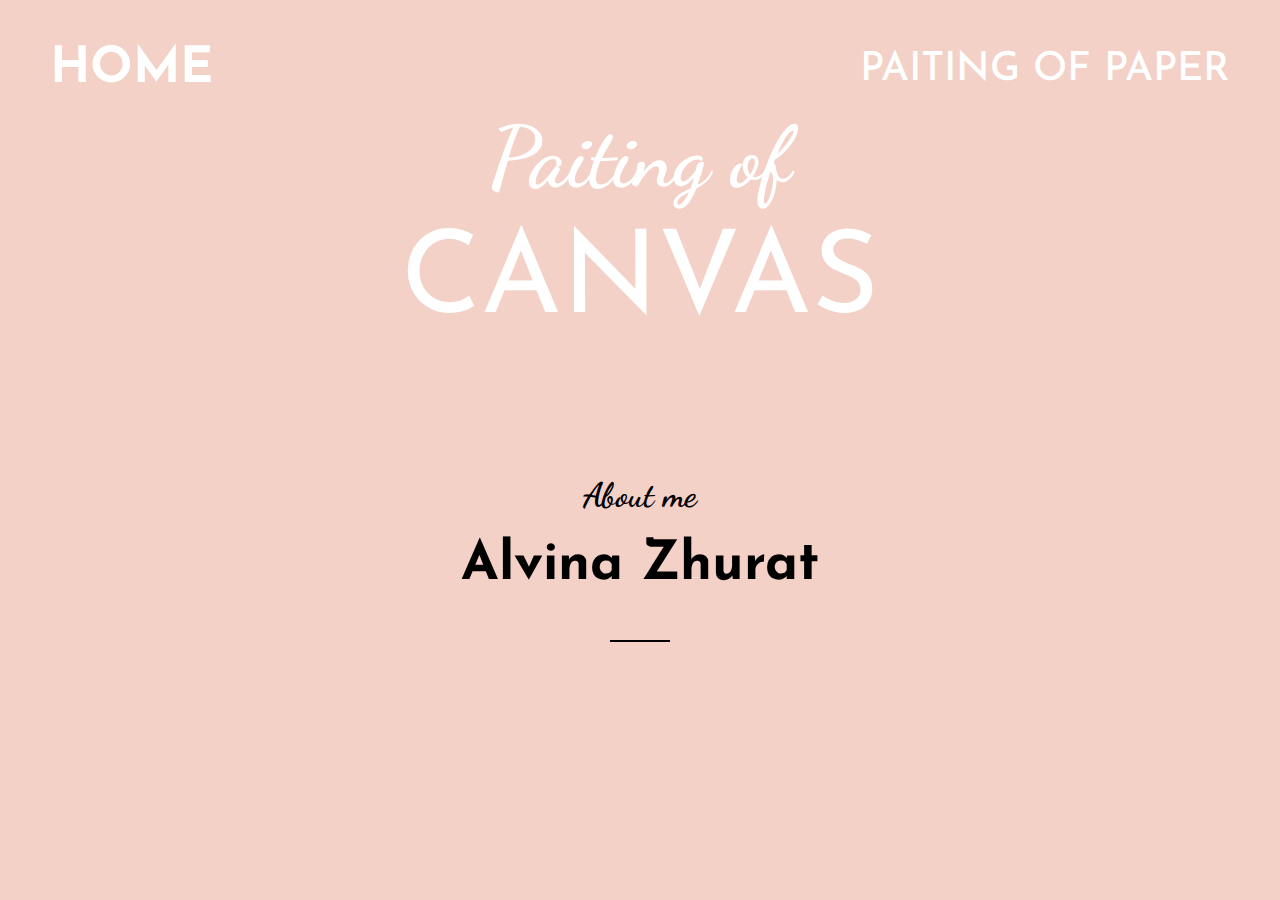
==== canvas.html @ 4c85645d "Add files via upload" ====
<!DOCTYPE html>
<html lang="en">

<head>
    <meta charset="UTF-8">
    <link rel="stylesheet" href="slick/slick.css">
    <link rel="stylesheet" href="slick/slick-theme.css">
    <link rel="stylesheet" href="css/style.css">
    <script src="https://code.jquery.com/jquery-3.6.0.min.js"></script>
    <script src="slick/slick.min.js"></script>
    <script src="js/script.js"></script>
    <link rel="preconnect" href="https://fonts.googleapis.com">
    <link rel="preconnect" href="https://fonts.gstatic.com" crossorigin>
    <link
        href="https://fonts.googleapis.com/css2?family=Dancing+Script:wght@400;700&family=Josefin+Sans:wght@200;300;400;500;700&family=WindSong:wght@400;500&display=swap"
        rel="stylesheet">
    <title>Paiting of canvas</title>
    <a href="" id="scroll_top" title="Наверх"></a>
</head>

<body>
    <header class="header">
        <div class="container">
            <div class="header__iner">
                <div class="logo">
                    <a class="nav__link" href="index.html">HOME</a>
                </div>
                <nav class="nav">
                    <a class="nav__link" href="paper.html">Paiting of paper</a>
                </nav>
            </div>
        </div>

    </header>
    <div class="intro__gall">
        <div class="conteiner">
            <div class="intro_inner_gall">
                <h2 class="intro__suptitle">Paiting of</h2>
                <h1 class="intro__title__gall">CANVAS</h1>
            </div>
        </div>
    </div>

    <section class="section">
        <div class="container">
            <div id="about" class="section__header">
                <h3 class="section__suptitle">About me</h3>
                <h2 class="section__title">Alvina Zhurat</h2>


            </div>
        </div>
    </section>

</body>

</html>
---- css/style.css ----
html{
  scroll-behavior: smooth;
}

#scroll_top {
	display: none;
	position: fixed;
	bottom: 30px;
	right: 30px;
	z-index: 1000;
	width: 32px;
	height: 32px;
	background: url(https://snipp.ru/img/scroll_top.png) 70% 70% no-repeat;
	border-radius: 50%;
	opacity: 0.5;
}
#scroll_top:hover {
 	opacity: 1;
}

h1, h2, h4, h5, h6{
    margin: 0%;
}
h3{
    margin: 0%;
    padding-top: 30px;
}

body{
    margin: 0;
    width: 100%;
    height: 100%;
    background: #f3d1c7;    
    line-height: 1.6;
    font-size: 15px;
}
body.lock{
    overflow: hidden;
}

*,
*:before,
*:after{
    box-sizing: border-box;
}

.container{
    width: 100%;
    max-width: 1200px;
    margin: 0 auto;
} 
/* Intro */

.intro__gall{ 
    display: flex;
    flex-direction: column;
    justify-content: center;
    background: url(../images/back1.jpg) center no-repeat;
    -webkit-background-size: cover;
    background-size: cover;
    width: 100%;
    padding-top: 7%;
    padding-bottom: 3%; 
}

.intro{ 
    display: flex;
    flex-direction: column;
    justify-content: center;
    background: url(../images/logo8.jpg) center no-repeat;
    -webkit-background-size: cover;
    background-size: cover;
    width: 100%;
    padding-top: 7%;
    height: 100vh;   
}

.intro_inner_gall{
    width: 100%;
    max-width: 980px;
    margin: 0 auto;
    text-align: center;
}

.intro_inner{
    width: 100%;
    max-width: 980px;
    margin: 0 auto;
    text-align: center;
}

.intro__title__gall{
    font-family: 'Josefin Sans', sans-serif;
    text-transform: uppercase;
    font-size: 115px;
    font-weight: 400;    
    color: #fff ;  
    line-height: 1;  
}

.intro__title{
    font-family: 'Josefin Sans', sans-serif;
    text-transform: uppercase;
    font-size: 115px;
    font-weight: 400;    
    color: #fff ;  
    line-height: 1;  
}

.intro__title:after{
    content: '';
    display: block;
    width: 180px;
    height: 5px;
    background-color: #fff;
    margin: 45px auto 90px;
}

.intro__suptitle{
    font-family: 'Dancing Script', cursive;   
    font-size: 85px;
    font-weight: 700;
    text-align: center;
    color: #fff ; 
}

.header{
    padding-top: 30px;
    position: absolute;
    top: 0;
    left: 0;
    right: 0;   
    width: 100%;
}

.header__iner{
    font-family: 'Josefin Sans', sans-serif;
    display: flex;
    justify-content: space-between;
    align-items: center;
}

.logo{      
    font-size: 50px;
    font-weight: 700;
    color: #fff;
}

/* nav */
 #about {  
  padding-bottom: 5%;
 } 

.nav{
    text-transform: uppercase;  
    font-weight: 500;
    /*font-family: 'WindSong', cursive;*/     
    font-size: 40px;
    
}

.nav__link{
    display: inline-block;
    vertical-align: top;
    margin: 0 10px;
    color: White;
    text-decoration: none;
    transition: color .2s linear;
    position: relative;
}

.nav__link:after{
    content: "";
    display: block;
    width: 100%;
    height: 3px;
    background-color: rgb(240, 143, 108);
    opacity: 0;
    position: absolute;
    top: 100%;
    left: 0;
    z-index: 1;
    transition: opacity .1s linear;
}
.nav__link:hover{
    color:rgb(240, 143, 108);
}
.nav__link:hover:after{
    opacity: 1;
}

/*buttons*/


.buttons{    
    display: inline-block;
    vertical-align: top;    
    font-size: 46px;
    font-weight: 900;   
    padding: 0 30px;
    text-decoration: none;    
    font-family: 'Dancing Script', cursive;
    text-decoration: none;
    transition: color .2s linear;
    position: relative;
    color: white;
}

.buttons:after{
    content: "";
    display: block;
    width: 100%;
    height: 3px;
    background-color: rgb(240, 143, 108);
    opacity: 0;
    position: absolute;
    top: 100%;
    left: 0;
    z-index: 1;
    transition: opacity .1s linear;
}
.buttons:hover{
    color:rgb(240, 143, 108);
}
.buttons:hover:after{
    opacity: 1;
}

/* section */
.section{
    padding: 60px 0;

}
.section__header{
    margin-bottom: 40px;
    width: 100%;
    max-width: 980px;
    margin: 0 auto 40px;
    text-align: center;
}

.section__suptitle{
    font-family: 'Dancing Script', cursive;   
    font-size: 34px;    
}
.section__title{
    font-family: 'Josefin Sans', sans-serif;
    font-size: 54px;    
}
.section__title:after{
    content: '';
    display: block;
    width: 60px;
    height: 2px;
    background-color:black;
    margin: 30px auto; 
}

.section__text{
    font-size: 20px;
}

.section_slider{
    margin: 0 auto;   
    width: 100%;
    max-width: 1200px;    
}

/*Contacts*/
.border {
list-style: none;

padding: 0;
}
.border a{
    font-family: 'Dancing Script', cursive;
    font-size: 34px;
}
.border li {

padding: 7px 20px;
margin-bottom: 10px;
border-radius: 5px;
border-left: 10px solid #f1794a; 
box-shadow: 2px -2px 5px 0 rgba(0,0,0,.1),
     -2px -2px 5px 0 rgba(0,0,0,.1),
    2px 2px 5px 0 rgba(0,0,0,.1),
    -2px 2px 5px 0 rgba(0,0,0,.1);
letter-spacing: 2px;
transition: 0.3s all linear;
text-align: center;
}
.border li:nth-child(2){border-color: #f05d22;}
.border li:nth-child(3){border-color: #f05d22;}
.border li:nth-child(4){border-color: #f05d22;}
.border li:nth-child(5){border-color: #f05d22;}
.border li:hover {border-left: 10px solid transparent;}
.border li:nth-child(1):hover {border-right: 10px solid #f05d22;}
.border li:nth-child(2):hover {border-right: 10px solid #f05d22;}
.border li:nth-child(3):hover {border-right: 10px solid #f05d22;}
.border li:nth-child(4):hover {border-right: 10px solid #f05d22;}
.border li:nth-child(5):hover {border-right: 10px solid #f05d22;}

/* Style the Image Used to Trigger the Modal */
.imgS {
    width: 980px;
    height: 300px;
    border-radius: 5px;
    cursor: pointer;
    transition: 0.3s;
    border-radius: 60px;
    padding: 15px 10px;
    object-fit: cover;   
    
}

.imgS:hover {opacity: 0.7;}

/* The Modal (background) */
.modal {
    display: none; /* Hidden by default */
    position: fixed; /* Stay in place */
    z-index: 1; /* Sit on top */
    padding-top: 20px; /* Location of the box */
    left: 0;
    top: 0;
    width: 100%; /* Full width */
    height: 100%; /* Full height */
    overflow: auto; /* Enable scroll if needed */
    background-color: rgb(0,0,0); /* Fallback color */
    background-color: rgba(0,0,0,0.9); /* Black w/ opacity */
    
}

/* Modal Content (Image) */
.modal-content {
    margin: auto;
    display: block;    
    max-height: 90vh;
}

/* Caption of Modal Image (Image Text) - Same Width as the Image */
#caption {
    margin: auto;
    display: block;
    width: 80%;
    max-width: 700px;
    text-align: center;
    color: #ccc;
    padding: 10px 0;
    height: 150px;
}

/* Add Animation - Zoom in the Modal */
.modal-content, #caption {
    animation-name: zoom;
    animation-duration: 0.6s;
}

@keyframes zoom {
    from {transform:scale(0)}
    to {transform:scale(1)}
}

/* The Close Button */
.close {
    position: absolute;
    top: 15px;
    right: 35px;
    color: #f1f1f1;
    font-size: 40px;
    font-weight: bold;
    transition: 0.3s;
}

.close:hover,
.close:focus {
    color: #bbb;
    text-decoration: none;
    cursor: pointer;
}

/* 100% Image Width on Smaller Screens */
@media only screen and (max-width: 90vh){
    .modal-content {
        width: 100%;
    }
}
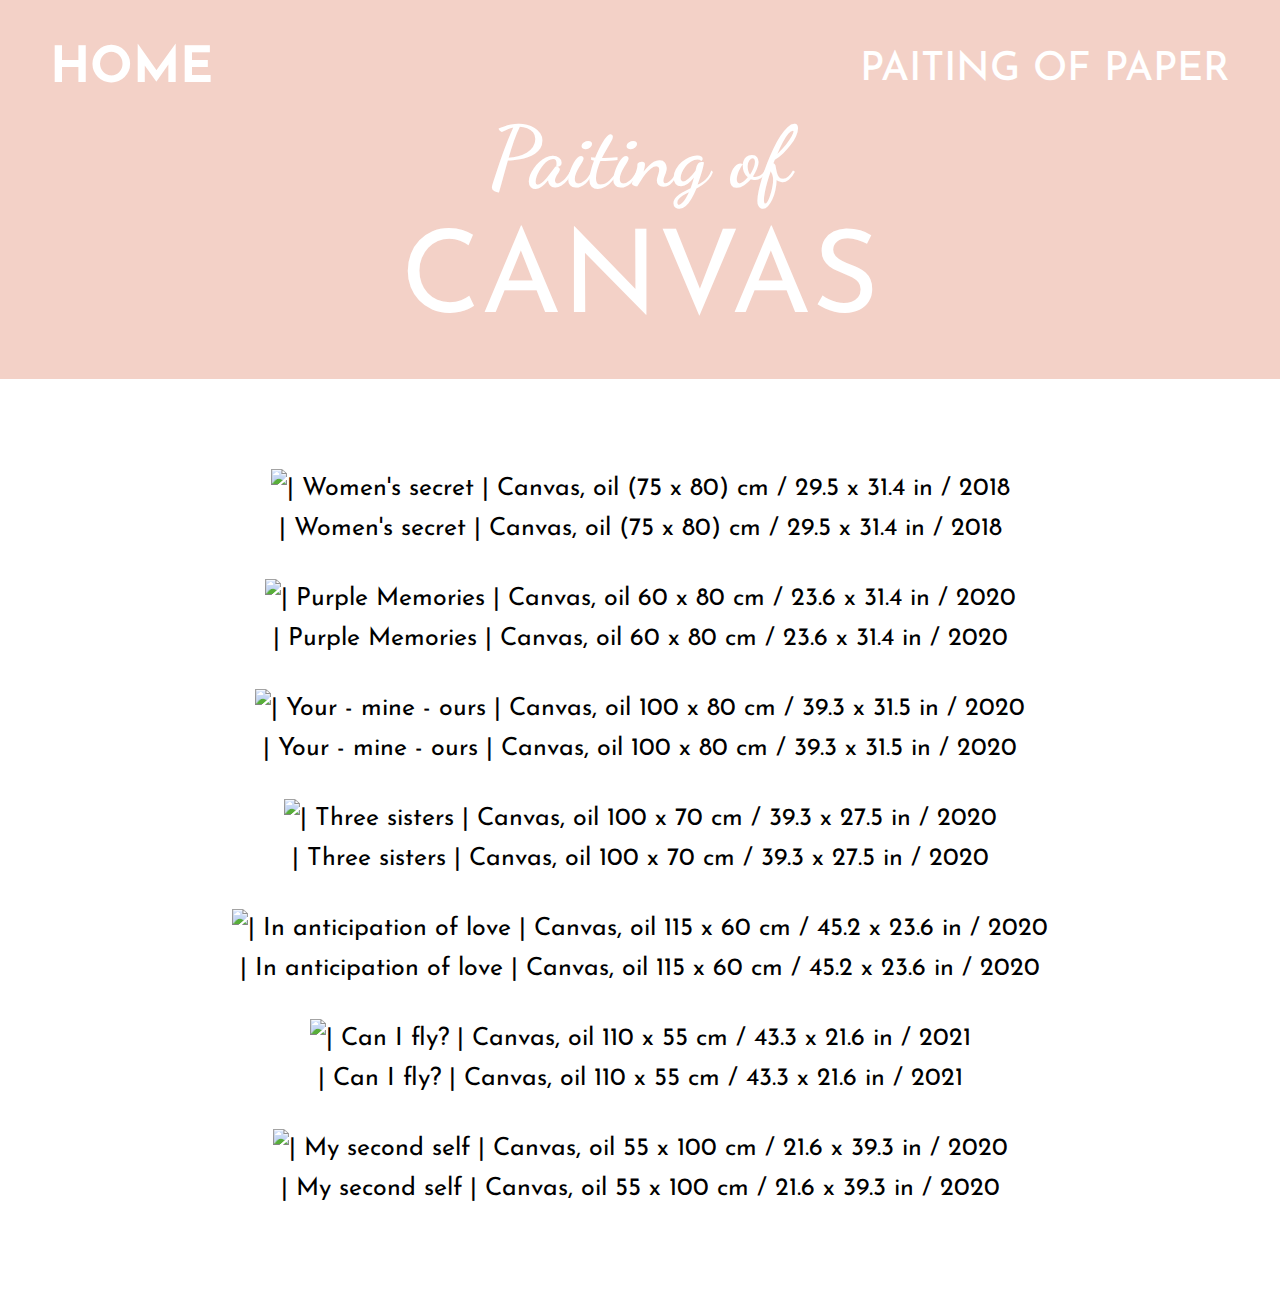
==== commit 41a497b9: "Add files via upload" ====
--- a/canvas.html
+++ b/canvas.html
@@ -18,7 +18,7 @@
     <a href="" id="scroll_top" title="Наверх"></a>
 </head>
 
-<body>
+<body class="body__paper">
     <header class="header">
         <div class="container">
             <div class="header__iner">
@@ -43,15 +43,65 @@
 
     <section class="section">
         <div class="container">
-            <div id="about" class="section__header">
-                <h3 class="section__suptitle">About me</h3>
-                <h2 class="section__title">Alvina Zhurat</h2>
+            <div class="section__header">
+                <!-- Trigger the Modal -->
+                <img class="imgS" id="myImg91" src="images/canvas/1.JPG" alt="| Women's secret |
+Canvas, oil
+(75 x 80) cm / 29.5 x 31.4 in / 2018">
+                <figcaption>| Women's secret |
+                    Canvas, oil
+                    (75 x 80) cm / 29.5 x 31.4 in / 2018</figcaption>
+                <img class="imgS" id="myImg92" src="images/canvas/2.JPG" alt="| Purple Memories |
+Canvas, oil
+60 x 80 cm / 23.6 x 31.4 in / 2020">
+                <figcaption>| Purple Memories |
+                    Canvas, oil
+                    60 x 80 cm / 23.6 x 31.4 in / 2020</figcaption>
+                <img class="imgS" id="myImg93" src="images/canvas/3.JPG" alt="| Your - mine - ours |
+Canvas, oil
+100 x 80 cm / 39.3 x 31.5 in / 2020">
+                <figcaption>| Your - mine - ours |
+                    Canvas, oil
+                    100 x 80 cm / 39.3 x 31.5 in / 2020</figcaption>
+                <img class="imgS" id="myImg94" src="images/canvas/4.JPG" alt="| Three sisters |
+Canvas, oil
+100 x 70 cm / 39.3 x 27.5 in / 2020">
+                <figcaption>| Three sisters |
+                    Canvas, oil
+                    100 x 70 cm / 39.3 x 27.5 in / 2020</figcaption>
+                <img class="imgS" id="myImg95" src="images/canvas/5.JPG" alt="| In anticipation of love |
+Canvas, oil
+115 x 60 cm / 45.2 x 23.6 in / 2020">
+                <figcaption>| In anticipation of love |
+                    Canvas, oil
+                    115 x 60 cm / 45.2 x 23.6 in / 2020</figcaption>
+                <img class="imgS" id="myImg96" src="images/canvas/6.JPG" alt="| Can I fly? |
+Canvas, oil
+110 x 55 cm / 43.3 x 21.6 in / 2021">
+                <figcaption>| Can I fly? |
+                    Canvas, oil
+                    110 x 55 cm / 43.3 x 21.6 in / 2021</figcaption>
+                <img class="imgS" id="myImg97" src="images/canvas/7.JPG" alt="| My second self |
+Canvas, oil
+55 x 100 cm / 21.6 x 39.3 in / 2020">
+                <figcaption>| My second self |
+                    Canvas, oil
+                    55 x 100 cm / 21.6 x 39.3 in / 2020</figcaption>
 
 
-            </div>
-        </div>
+                <div id="myModal1" class="modal">
+
+
+                    <span class="close">&times;</span>
+
+                    <img class="modal-content" id="img02">
+
+
+                    <div id="caption"></div>
+                </div>
+
+
     </section>
-
 </body>
 
 </html>--- a/css/style.css
+++ b/css/style.css
@@ -27,6 +27,7 @@
 }
 
 body{
+    font-family: 'Josefin Sans', sans-serif;
     margin: 0;
     width: 100%;
     height: 100%;
@@ -34,6 +35,15 @@
     line-height: 1.6;
     font-size: 15px;
 }
+.body__paper{
+    font-family: 'Josefin Sans', sans-serif;
+    margin: 0;
+    width: 100%;
+    height: 100%;
+    background: #fff;    
+    line-height: 1.6;
+    font-size: 25px;
+}
 body.lock{
     overflow: hidden;
 }
@@ -55,7 +65,7 @@
     display: flex;
     flex-direction: column;
     justify-content: center;
-    background: url(../images/back1.jpg) center no-repeat;
+    background-color: #f3d1c7; 
     -webkit-background-size: cover;
     background-size: cover;
     width: 100%;
@@ -303,13 +313,11 @@
 
 /* Style the Image Used to Trigger the Modal */
 .imgS {
-    width: 980px;
-    height: 300px;
-    border-radius: 5px;
+    max-width: 980px; 
+    max-height: 95vh;   
     cursor: pointer;
-    transition: 0.3s;
-    border-radius: 60px;
-    padding: 15px 10px;
+    transition: 0.3s;    
+    padding-top: 30px;
     object-fit: cover;   
     
 }
@@ -317,7 +325,7 @@
 .imgS:hover {opacity: 0.7;}
 
 /* The Modal (background) */
-.modal {
+.modal {    
     display: none; /* Hidden by default */
     position: fixed; /* Stay in place */
     z-index: 1; /* Sit on top */
@@ -333,7 +341,7 @@
 }
 
 /* Modal Content (Image) */
-.modal-content {
+.modal-content {    
     margin: auto;
     display: block;    
     max-height: 90vh;
@@ -344,11 +352,12 @@
     margin: auto;
     display: block;
     width: 80%;
-    max-width: 700px;
+    max-width: 980px;
     text-align: center;
     color: #ccc;
-    padding: 10px 0;
+    padding: 0 0;
     height: 150px;
+    font-size: 24px;
 }
 
 /* Add Animation - Zoom in the Modal */
@@ -365,10 +374,10 @@
 /* The Close Button */
 .close {
     position: absolute;
-    top: 15px;
+    top: 5px;
     right: 35px;
     color: #f1f1f1;
-    font-size: 40px;
+    font-size: 60px;
     font-weight: bold;
     transition: 0.3s;
 }
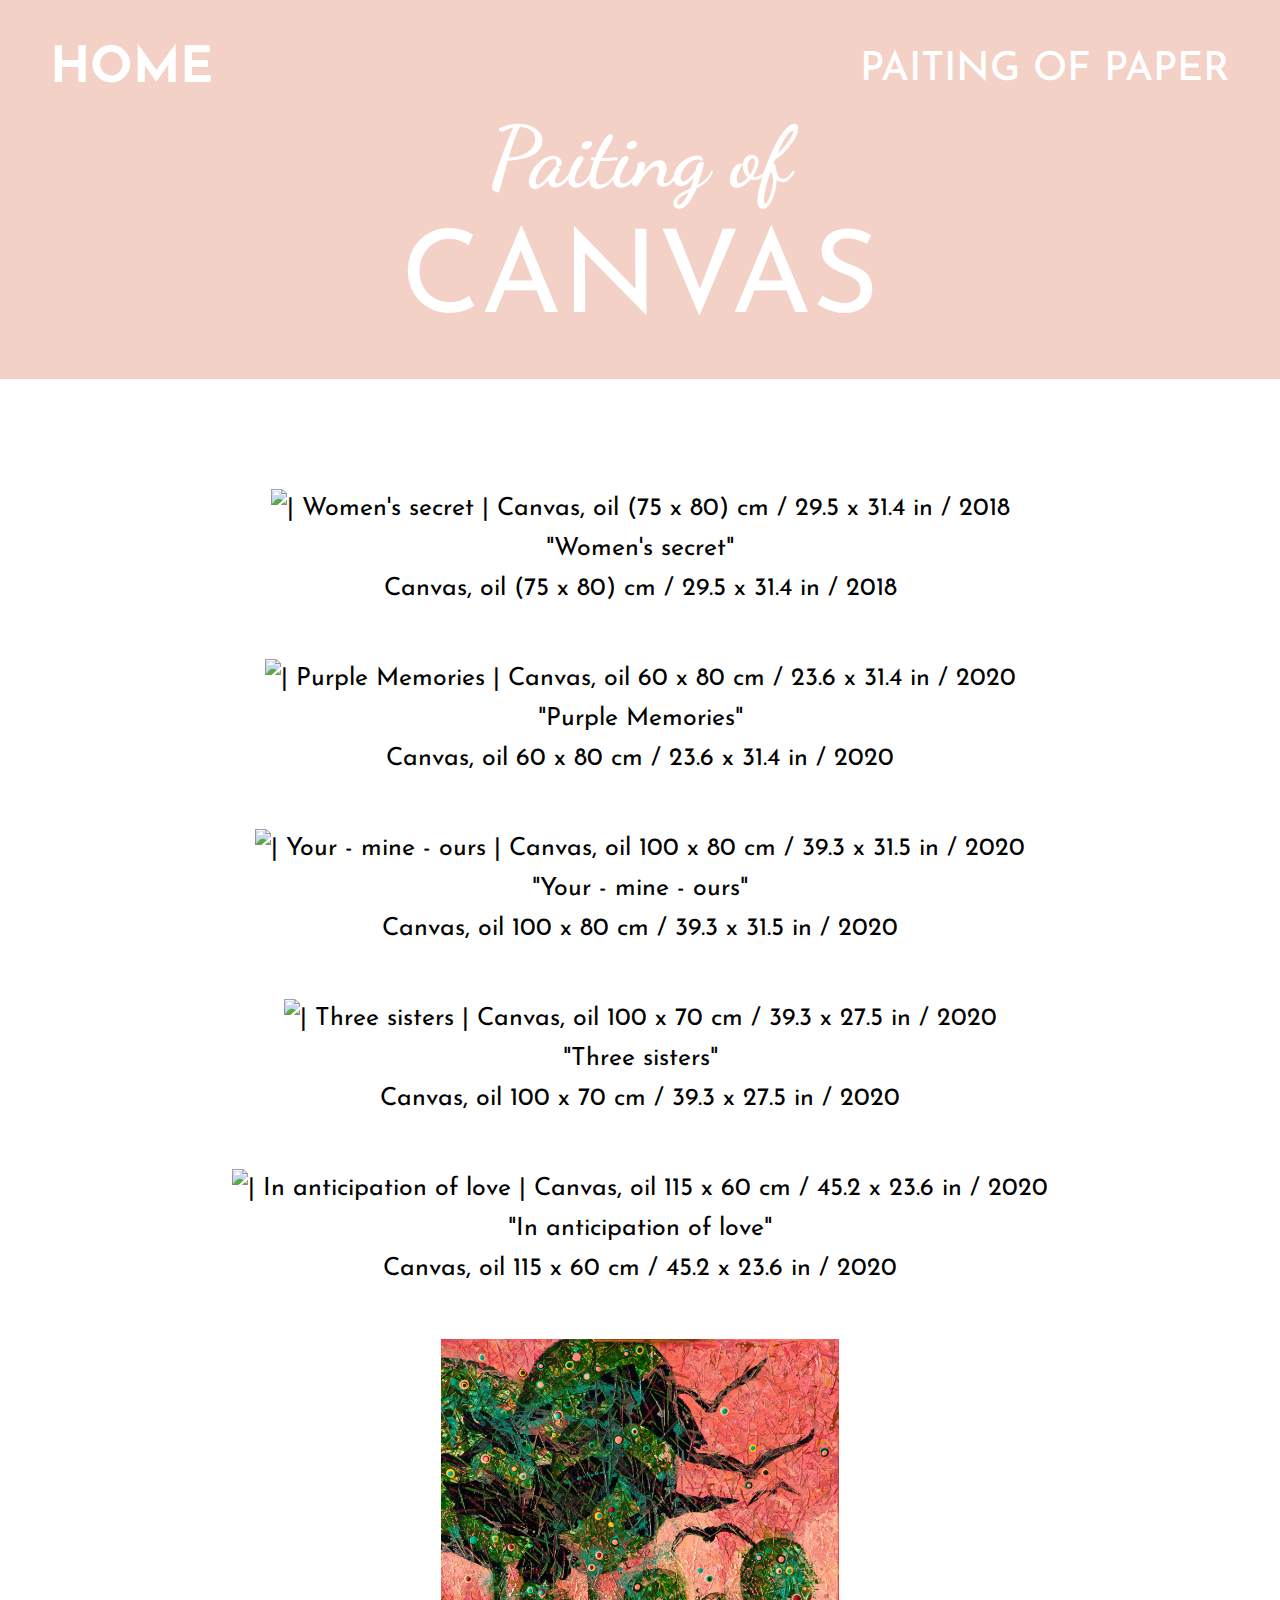
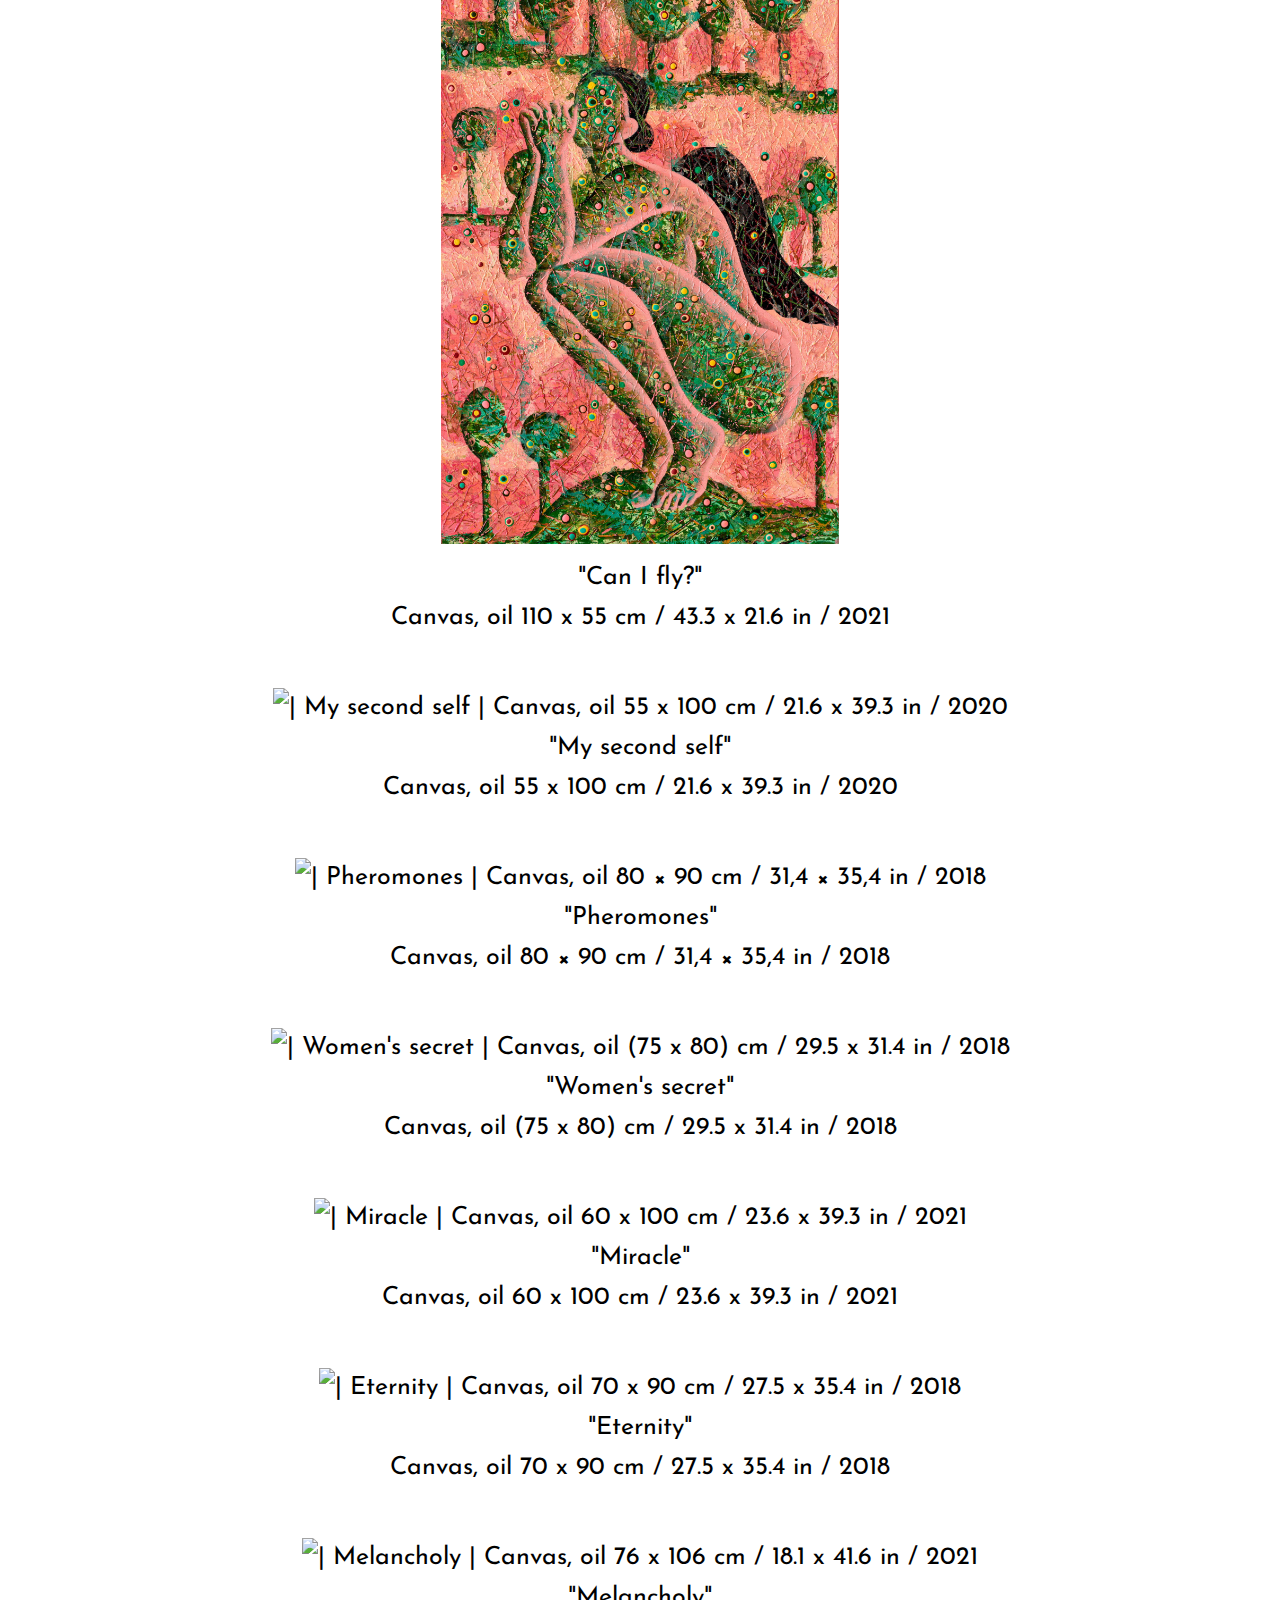
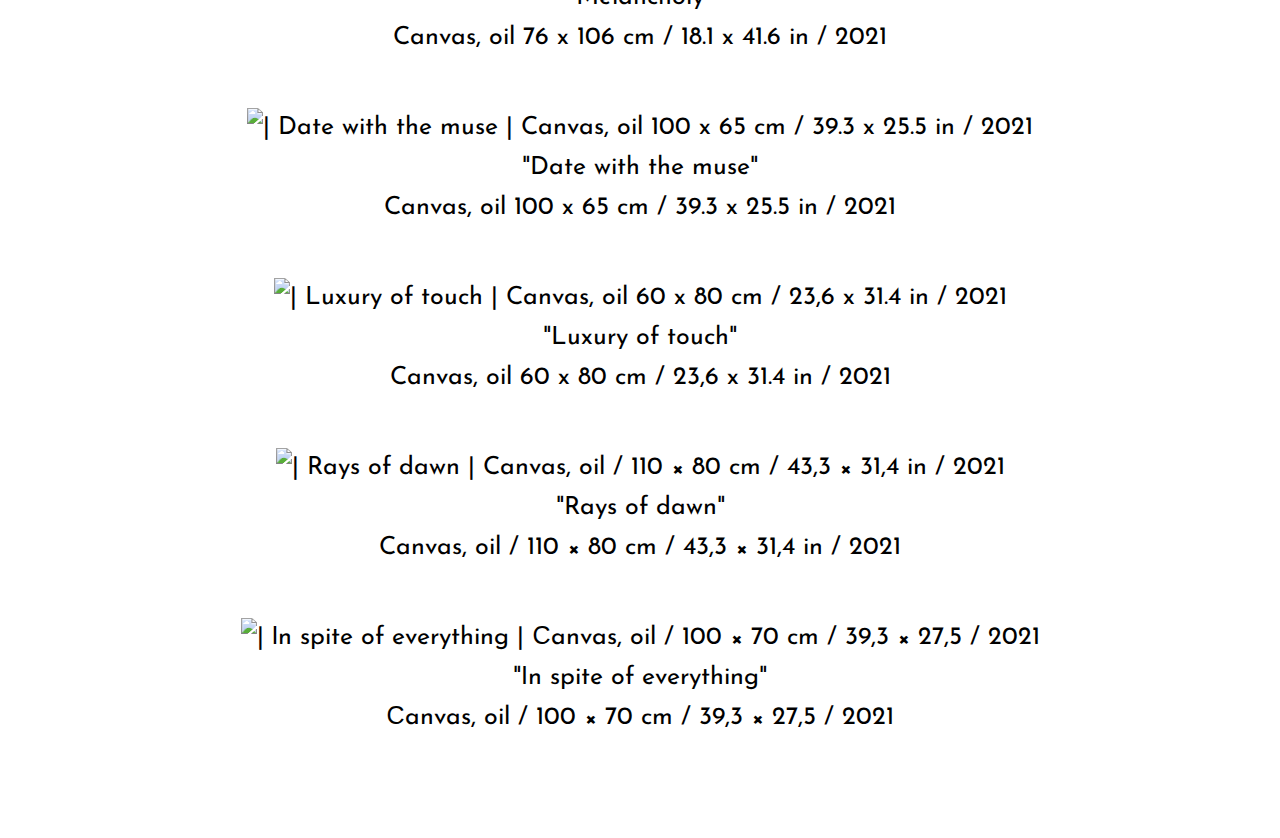
==== commit 83c9e83e: "Add files via upload" ====
--- a/canvas.html
+++ b/canvas.html
@@ -48,45 +48,89 @@
                 <img class="imgS" id="myImg91" src="images/canvas/1.JPG" alt="| Women's secret |
 Canvas, oil
 (75 x 80) cm / 29.5 x 31.4 in / 2018">
-                <figcaption>| Women's secret |
-                    Canvas, oil
+                <figcaption>"Women's secret"</figcaption>
+                <figcaption>Canvas, oil
                     (75 x 80) cm / 29.5 x 31.4 in / 2018</figcaption>
                 <img class="imgS" id="myImg92" src="images/canvas/2.JPG" alt="| Purple Memories |
 Canvas, oil
 60 x 80 cm / 23.6 x 31.4 in / 2020">
-                <figcaption>| Purple Memories |
-                    Canvas, oil
+                <figcaption>"Purple Memories"</figcaption>
+                <figcaption> Canvas, oil
                     60 x 80 cm / 23.6 x 31.4 in / 2020</figcaption>
                 <img class="imgS" id="myImg93" src="images/canvas/3.JPG" alt="| Your - mine - ours |
 Canvas, oil
 100 x 80 cm / 39.3 x 31.5 in / 2020">
-                <figcaption>| Your - mine - ours |
-                    Canvas, oil
+                <figcaption>"Your - mine - ours"</figcaption>
+                <figcaption>Canvas, oil
                     100 x 80 cm / 39.3 x 31.5 in / 2020</figcaption>
                 <img class="imgS" id="myImg94" src="images/canvas/4.JPG" alt="| Three sisters |
 Canvas, oil
 100 x 70 cm / 39.3 x 27.5 in / 2020">
-                <figcaption>| Three sisters |
-                    Canvas, oil
+                <figcaption>"Three sisters"</figcaption>
+                <figcaption> Canvas, oil
                     100 x 70 cm / 39.3 x 27.5 in / 2020</figcaption>
                 <img class="imgS" id="myImg95" src="images/canvas/5.JPG" alt="| In anticipation of love |
 Canvas, oil
 115 x 60 cm / 45.2 x 23.6 in / 2020">
-                <figcaption>| In anticipation of love |
-                    Canvas, oil
+                <figcaption>"In anticipation of love"</figcaption>
+                <figcaption> Canvas, oil
                     115 x 60 cm / 45.2 x 23.6 in / 2020</figcaption>
                 <img class="imgS" id="myImg96" src="images/canvas/6.JPG" alt="| Can I fly? |
 Canvas, oil
 110 x 55 cm / 43.3 x 21.6 in / 2021">
-                <figcaption>| Can I fly? |
-                    Canvas, oil
+                <figcaption>"Can I fly?"</figcaption>
+                <figcaption> Canvas, oil
                     110 x 55 cm / 43.3 x 21.6 in / 2021</figcaption>
                 <img class="imgS" id="myImg97" src="images/canvas/7.JPG" alt="| My second self |
 Canvas, oil
 55 x 100 cm / 21.6 x 39.3 in / 2020">
-                <figcaption>| My second self |
-                    Canvas, oil
+                <figcaption>"My second self"</figcaption>
+                <figcaption>Canvas, oil
                     55 x 100 cm / 21.6 x 39.3 in / 2020</figcaption>
+                <img class="imgS" id="myImg98" src="images/canvas/8.JPG"
+                    alt="| Pheromones | Canvas, oil  80 × 90 cm / 31,4 × 35,4 in / 2018">
+                <figcaption>"Pheromones"</figcaption>
+                <figcaption>Canvas, oil 80 × 90 cm / 31,4 × 35,4 in / 2018</figcaption>
+                <img class="imgS" id="myImg99" src="images/canvas/9.JPG" alt="| Women's secret | Canvas, oil
+(75 x 80) cm / 29.5 x 31.4 in / 2018">
+                <figcaption>"Women's secret"</figcaption>
+                <figcaption>Canvas, oil
+                    (75 x 80) cm / 29.5 x 31.4 in / 2018</figcaption>
+                <img class="imgS" id="myImg100" src="images/canvas/10.JPG" alt="| Miracle | Canvas, oil
+60 x 100 cm / 23.6 x 39.3 in / 2021">
+                <figcaption>"Miracle"</figcaption>
+                <figcaption>Canvas, oil
+                    60 x 100 cm / 23.6 x 39.3 in / 2021</figcaption>
+                <img class="imgS" id="myImg110" src="images/canvas/11.JPG" alt="| Eternity | Canvas, oil
+70 x 90 cm / 27.5 x 35.4 in / 2018">
+                <figcaption>"Eternity"</figcaption>
+                <figcaption>Canvas, oil
+                    70 x 90 cm / 27.5 x 35.4 in / 2018</figcaption>
+                <img class="imgS" id="myImg120" src="images/canvas/12.JPG" alt="| Melancholy | Canvas, oil
+76 x 106 cm / 18.1 x 41.6 in / 2021">
+                <figcaption>"Melancholy"</figcaption>
+                <figcaption>Canvas, oil
+                    76 x 106 cm / 18.1 x 41.6 in / 2021</figcaption>
+                <img class="imgS" id="myImg130" src="images/canvas/13.JPG" alt="| Date with the muse | Canvas, oil
+100 x 65 cm / 39.3 x 25.5 in / 2021">
+                <figcaption>"Date with the muse"</figcaption>
+                <figcaption>Canvas, oil
+                    100 x 65 cm / 39.3 x 25.5 in / 2021</figcaption>
+                <img class="imgS" id="myImg140" src="images/canvas/14.JPG" alt="| Luxury of touch | Canvas, oil
+60 x 80 cm / 23,6 x 31.4 in / 2021">
+                <figcaption>"Luxury of touch"</figcaption>
+                <figcaption>Canvas, oil
+                    60 x 80 cm / 23,6 x 31.4 in / 2021</figcaption>
+                <img class="imgS" id="myImg150" src="images/canvas/15.JPG"
+                    alt="| Rays of dawn | Canvas, oil / 110 × 80 cm / 43,3 × 31,4 in / 2021">
+                <figcaption>"Rays of dawn"</figcaption>
+                <figcaption>Canvas, oil / 110 × 80 cm / 43,3 × 31,4 in / 2021</figcaption>
+                <img class="imgS" id="myImg160" src="images/canvas/16.JPG"
+                    alt="| Іn spite of everything | Сanvas, oil / 100 × 70 cm / 39,3 × 27,5 / 2021">
+                <figcaption>"Іn spite of everything"</figcaption>
+                <figcaption>Сanvas, oil / 100 × 70 cm / 39,3 × 27,5 / 2021
+                </figcaption>
+
 
 
                 <div id="myModal1" class="modal">
--- a/css/style.css
+++ b/css/style.css
@@ -8,10 +8,10 @@
 	bottom: 30px;
 	right: 30px;
 	z-index: 1000;
-	width: 32px;
-	height: 32px;
-	background: url(https://snipp.ru/img/scroll_top.png) 70% 70% no-repeat;
-	border-radius: 50%;
+	width: 50px;
+	height: 50px;
+	background: url(../images/up.png)  no-repeat;
+	border-radius:100%;
 	opacity: 0.5;
 }
 #scroll_top:hover {
@@ -127,7 +127,7 @@
 }
 
 .intro__suptitle{
-    font-family: 'Dancing Script', cursive;   
+    font-family: 'Dancing Script', cursive;    
     font-size: 85px;
     font-weight: 700;
     text-align: center;
@@ -200,7 +200,43 @@
 }
 
 /*buttons*/
-
+.button {
+font-family: 'Dancing Script', cursive;  
+border: none;
+color: white;
+padding: 10px 32px;
+text-align: center;
+text-decoration: none;
+display: inline-block;
+font-size: 24px;
+margin: 4px 2px;
+transition-duration: 0.4s;
+cursor: pointer;
+border-radius: 12px;
+
+ background-color: white;
+  color: black;
+  border: 2px solid black;
+}
+
+.button:hover {
+  background-color: #f1794a;
+  color: white;
+}
+.input{ 
+  background-color: #f3d1c7;
+  padding: 12px 20px;
+  margin: 8px 0;
+  box-sizing: border-box;
+  border: none;
+  border-bottom: 2px solid #f1794a;
+}
+.site-section{
+    color: white;
+    text-align: center;
+    font-size: 36px;
+    font-family: 'Dancing Script', cursive;   
+    }
 
 .buttons{    
     display: inline-block;
@@ -269,11 +305,65 @@
 .section__text{
     font-size: 20px;
 }
-
+/*Slider*/
 .section_slider{
     margin: 0 auto;   
     width: 100%;
     max-width: 1200px;    
+}
+#slider {
+  position: relative;
+  width: 1000px;
+  
+ 
+  overflow: hidden;
+  box-shadow: 0 0 30px rgba(0, 0, 0, 0.3);
+}
+
+#slider ul {
+  position: relative;
+  list-style: none;
+  height: 100%;
+  width: 10000%;
+  padding: 0;
+  margin: 0;
+  transition: all 750ms ease;
+  left: 0;
+}
+#slider ul li {
+  position: relative;
+  height: 100%;
+ 
+  float: left;
+}
+#slider ul li img{
+  width: 1000px;
+ 
+}
+
+#slider #prev, #slider #next {
+  width: 50px;
+  line-height: 50px;
+  border-radius: 50%;
+  font-size: 2rem;
+  text-shadow: 0 0 20px rgba(0, 0, 0, 0.6);
+  text-align: center;
+  color: white;
+  text-decoration: none;
+  position: absolute;
+  top: 50%;
+  transform: translateY(-50%);
+  transition: all 150ms ease;
+}
+#slider #prev {
+  left: 10px;
+}
+#slider #next {
+  right: 10px;
+}
+#slider #prev:hover, #slider #next:hover {
+  background-color: rgba(0, 0, 0, 0.5);
+  text-shadow: 0;
 }
 
 /*Contacts*/
@@ -300,24 +390,25 @@
 transition: 0.3s all linear;
 text-align: center;
 }
-.border li:nth-child(2){border-color: #f05d22;}
-.border li:nth-child(3){border-color: #f05d22;}
-.border li:nth-child(4){border-color: #f05d22;}
-.border li:nth-child(5){border-color: #f05d22;}
+.border li:nth-child(2){border-color: #f1794a;}
+.border li:nth-child(3){border-color: #f1794a;}
+.border li:nth-child(4){border-color: #f1794a;}
+.border li:nth-child(5){border-color: #f1794a;}
 .border li:hover {border-left: 10px solid transparent;}
-.border li:nth-child(1):hover {border-right: 10px solid #f05d22;}
-.border li:nth-child(2):hover {border-right: 10px solid #f05d22;}
-.border li:nth-child(3):hover {border-right: 10px solid #f05d22;}
-.border li:nth-child(4):hover {border-right: 10px solid #f05d22;}
-.border li:nth-child(5):hover {border-right: 10px solid #f05d22;}
+.border li:nth-child(1):hover {border-right: 10px solid #f05d22; background-color: #f1794a2a;}
+.border li:nth-child(2):hover {border-right: 10px solid #f05d22; background-color: #f1794a2a;}
+.border li:nth-child(3):hover {border-right: 10px solid #f05d22; background-color: #f1794a2a;}
+.border li:nth-child(4):hover {border-right: 10px solid #f05d22; background-color: #f1794a2a;}
+.border li:nth-child(5):hover {border-right: 10px solid #f05d22; background-color: #f1794a2a;}
 
 /* Style the Image Used to Trigger the Modal */
 .imgS {
+    background: rgba(255, 255, 255, 0.137);
     max-width: 980px; 
     max-height: 95vh;   
     cursor: pointer;
     transition: 0.3s;    
-    padding-top: 30px;
+    padding-top: 50px;
     object-fit: cover;   
     
 }
@@ -356,7 +447,7 @@
     text-align: center;
     color: #ccc;
     padding: 0 0;
-    height: 150px;
+    height: auto;
     font-size: 24px;
 }
 
@@ -395,3 +486,5 @@
         width: 100%;
     }
 }  
+
+
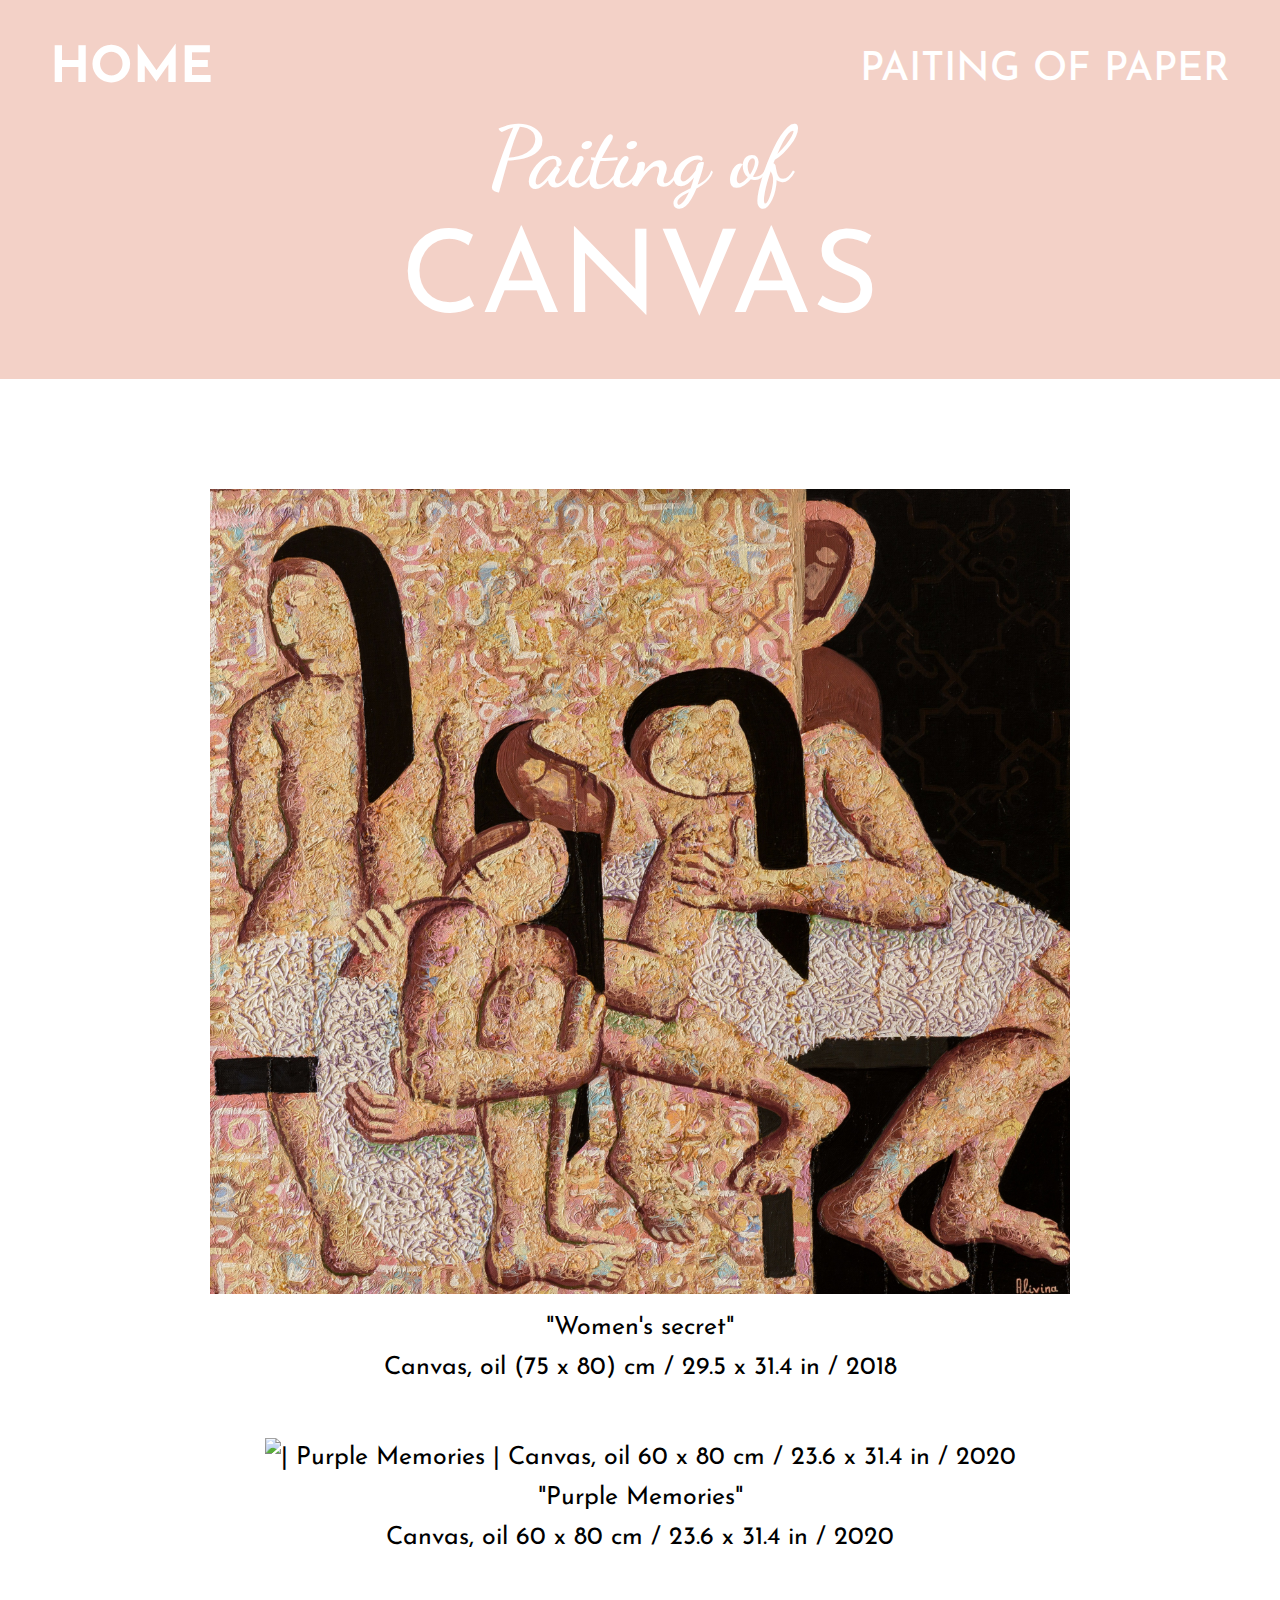
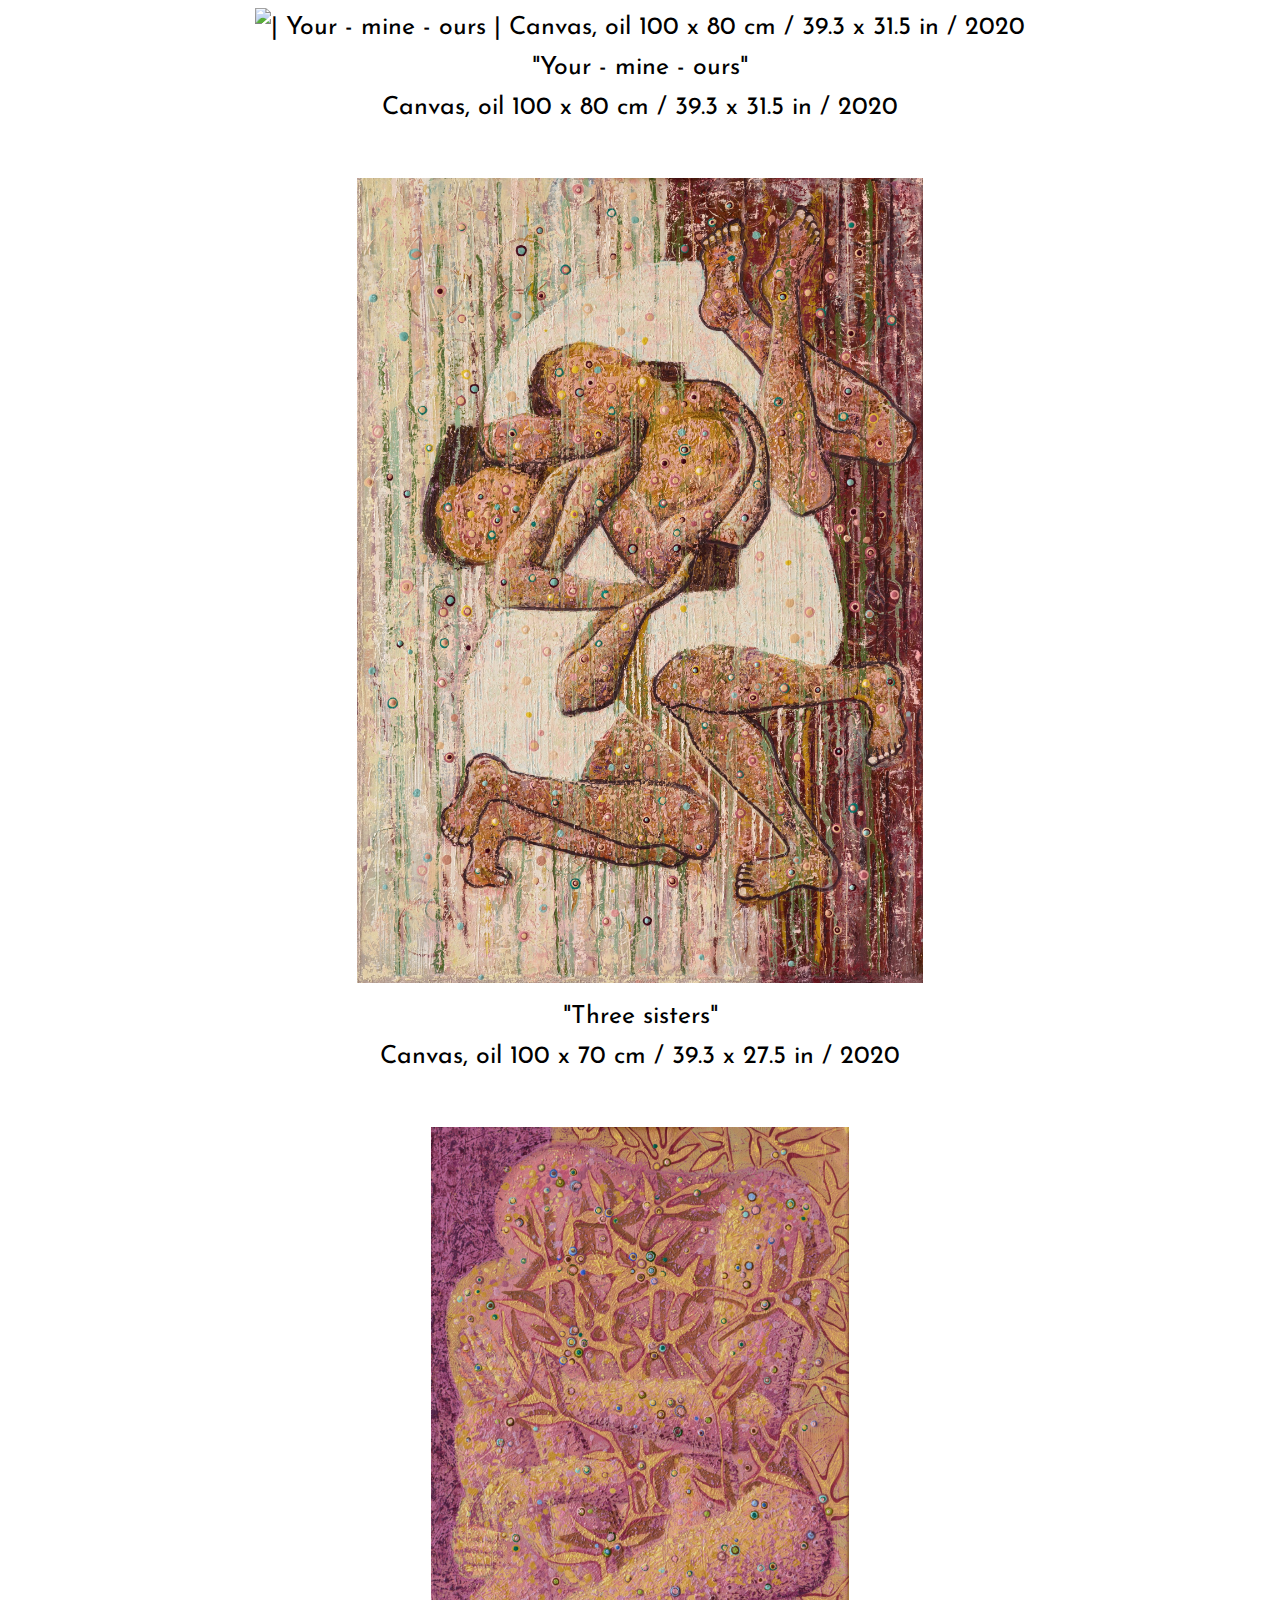
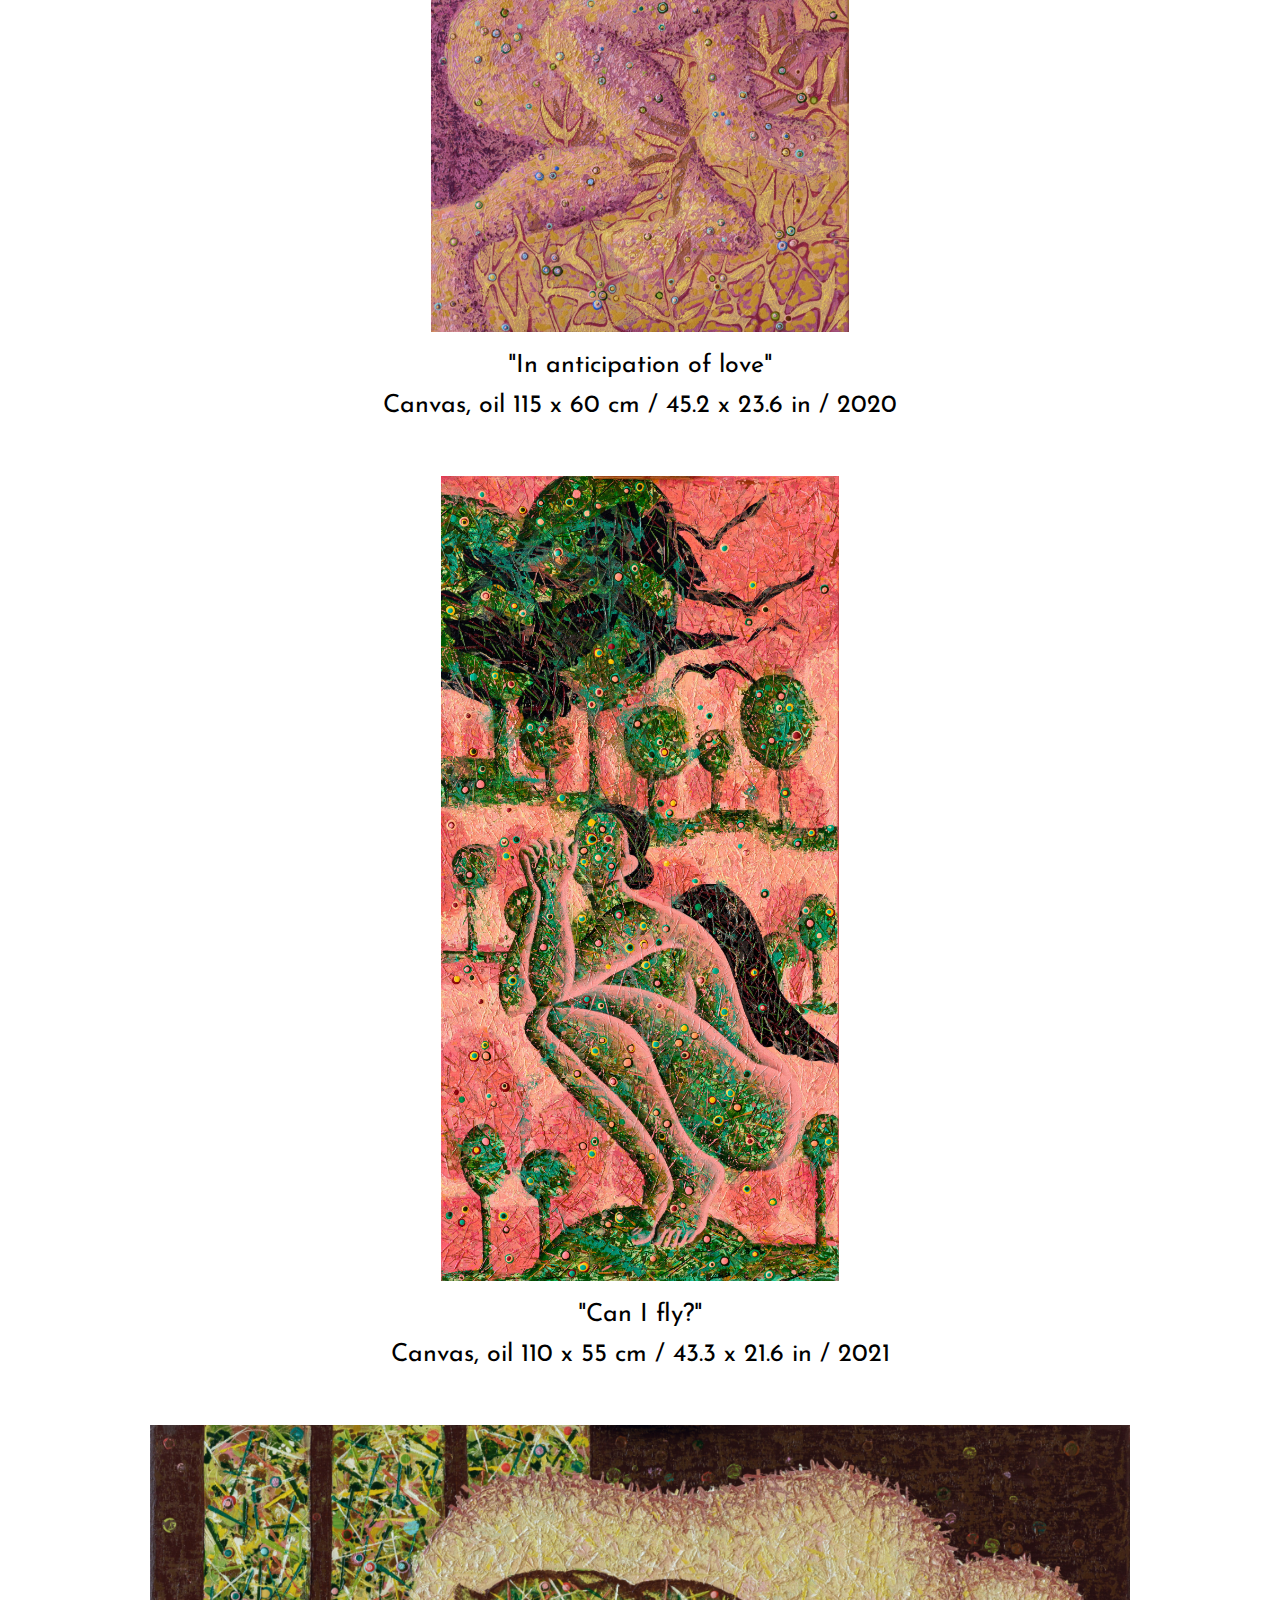
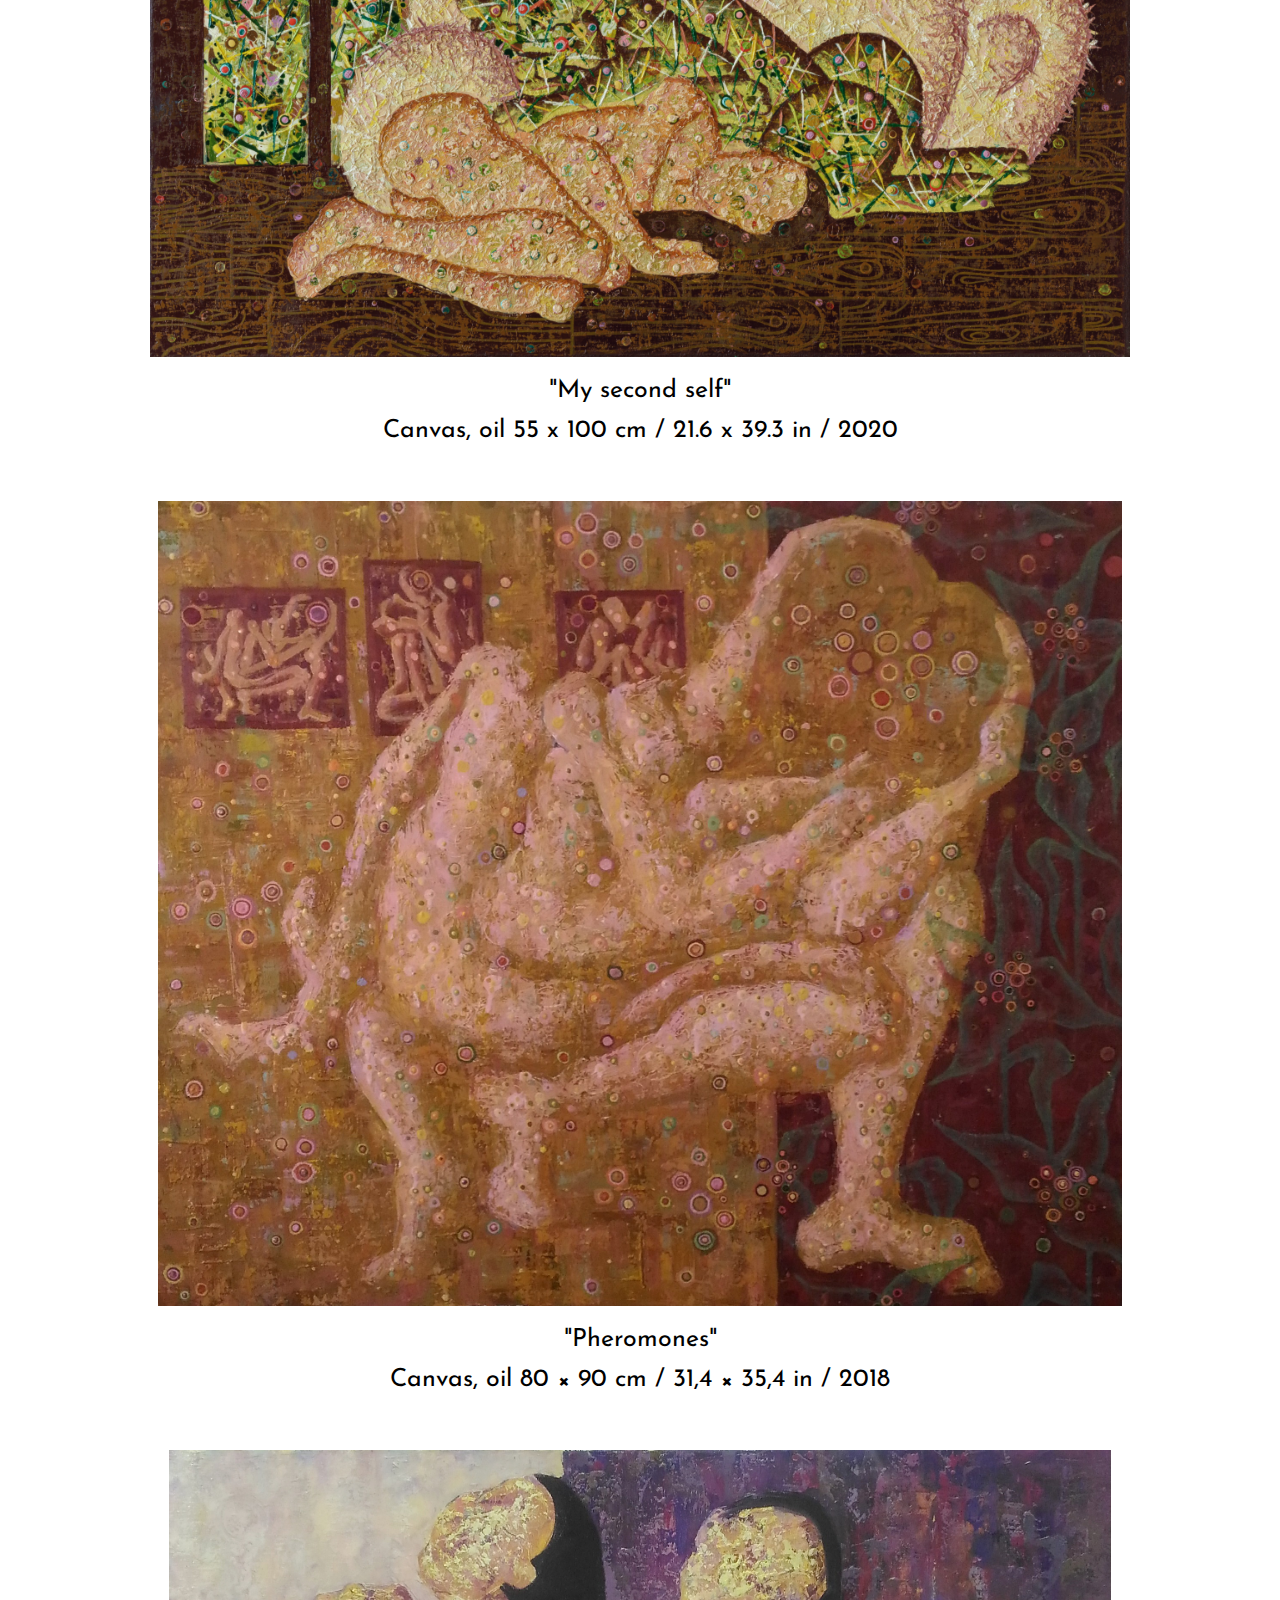
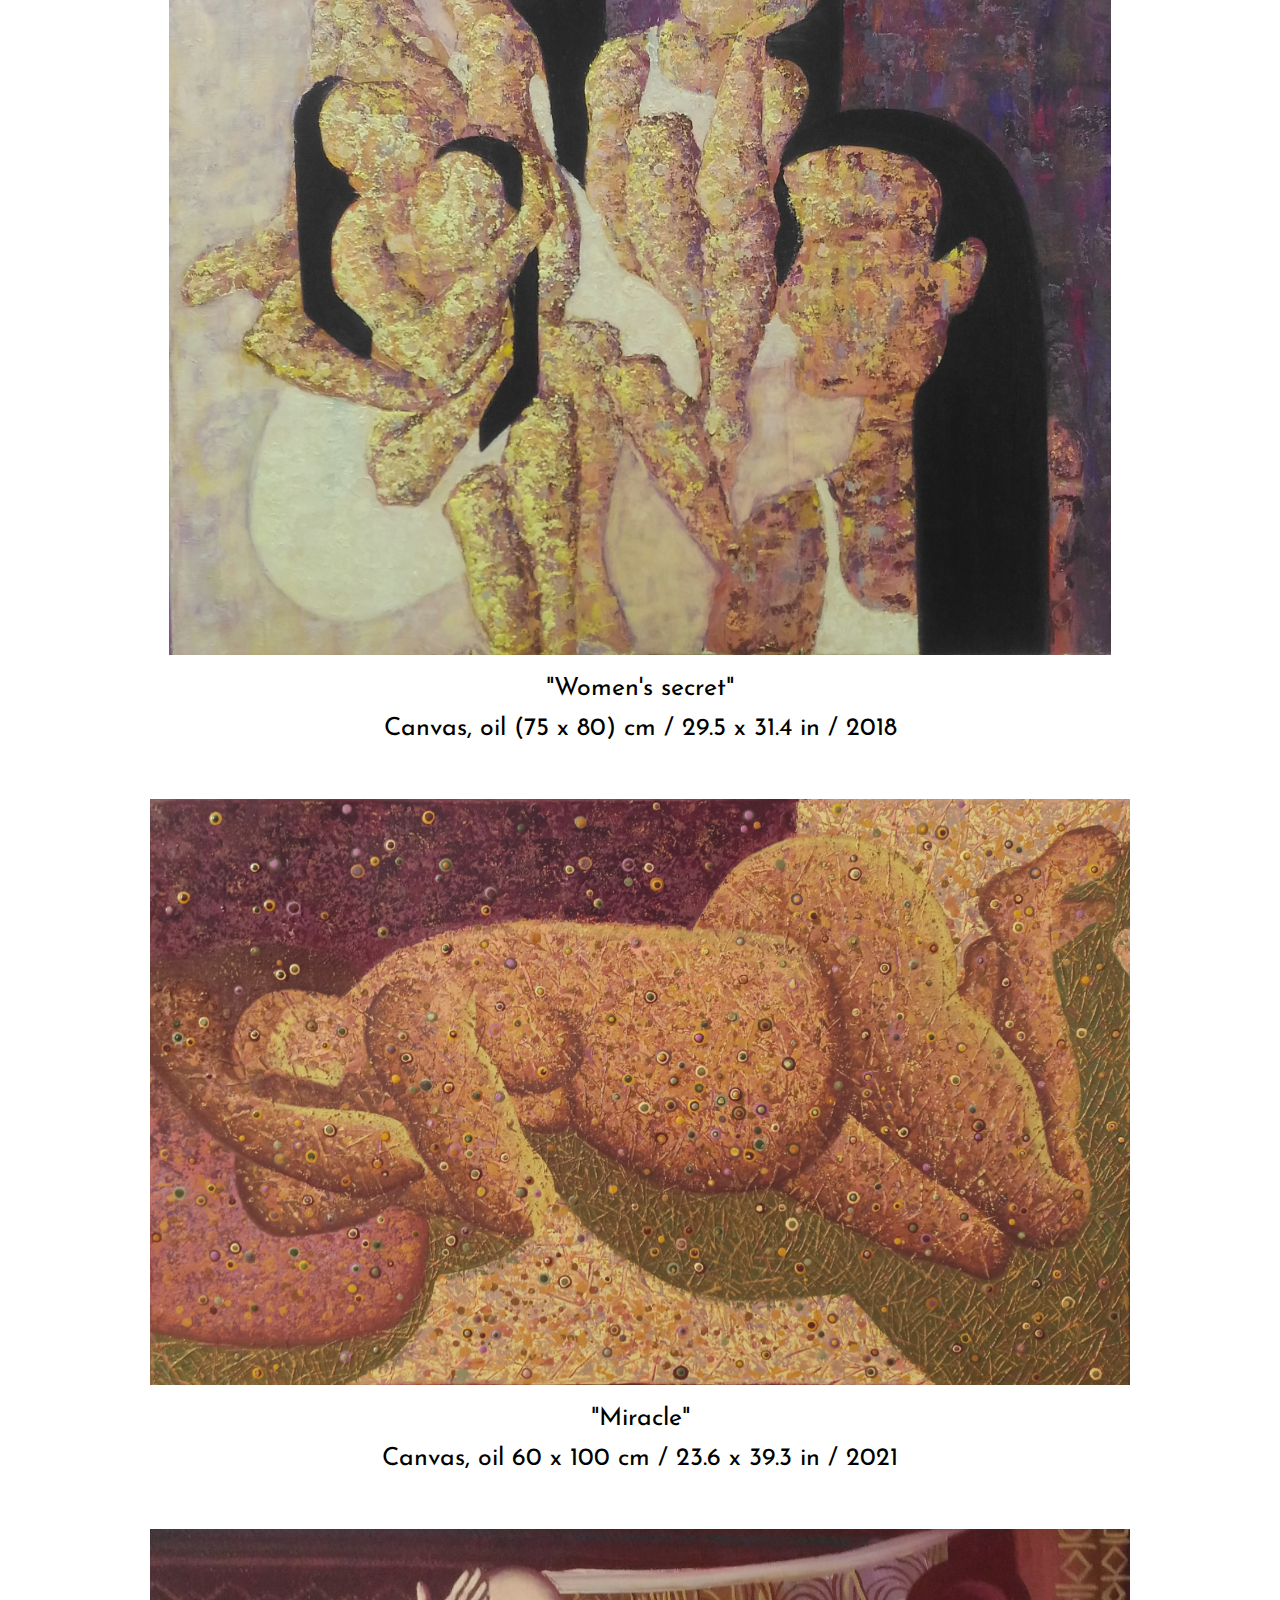
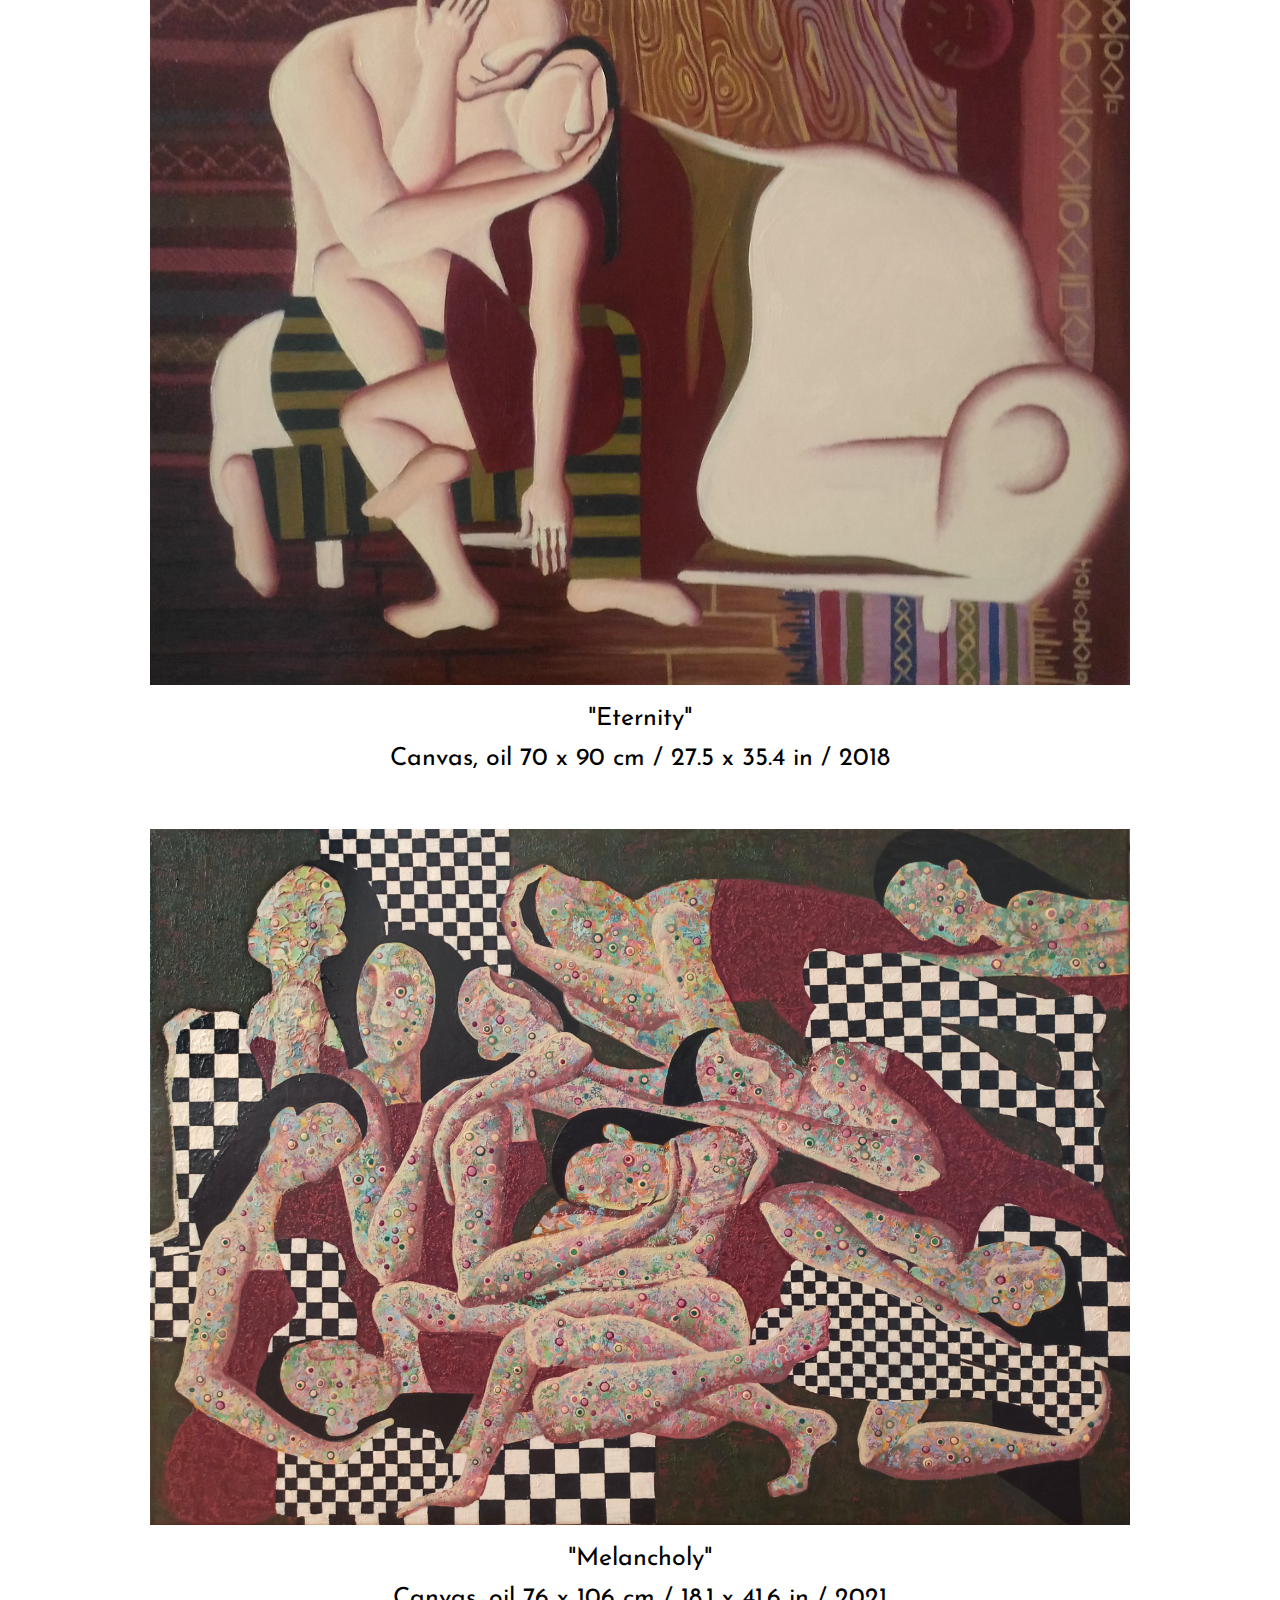
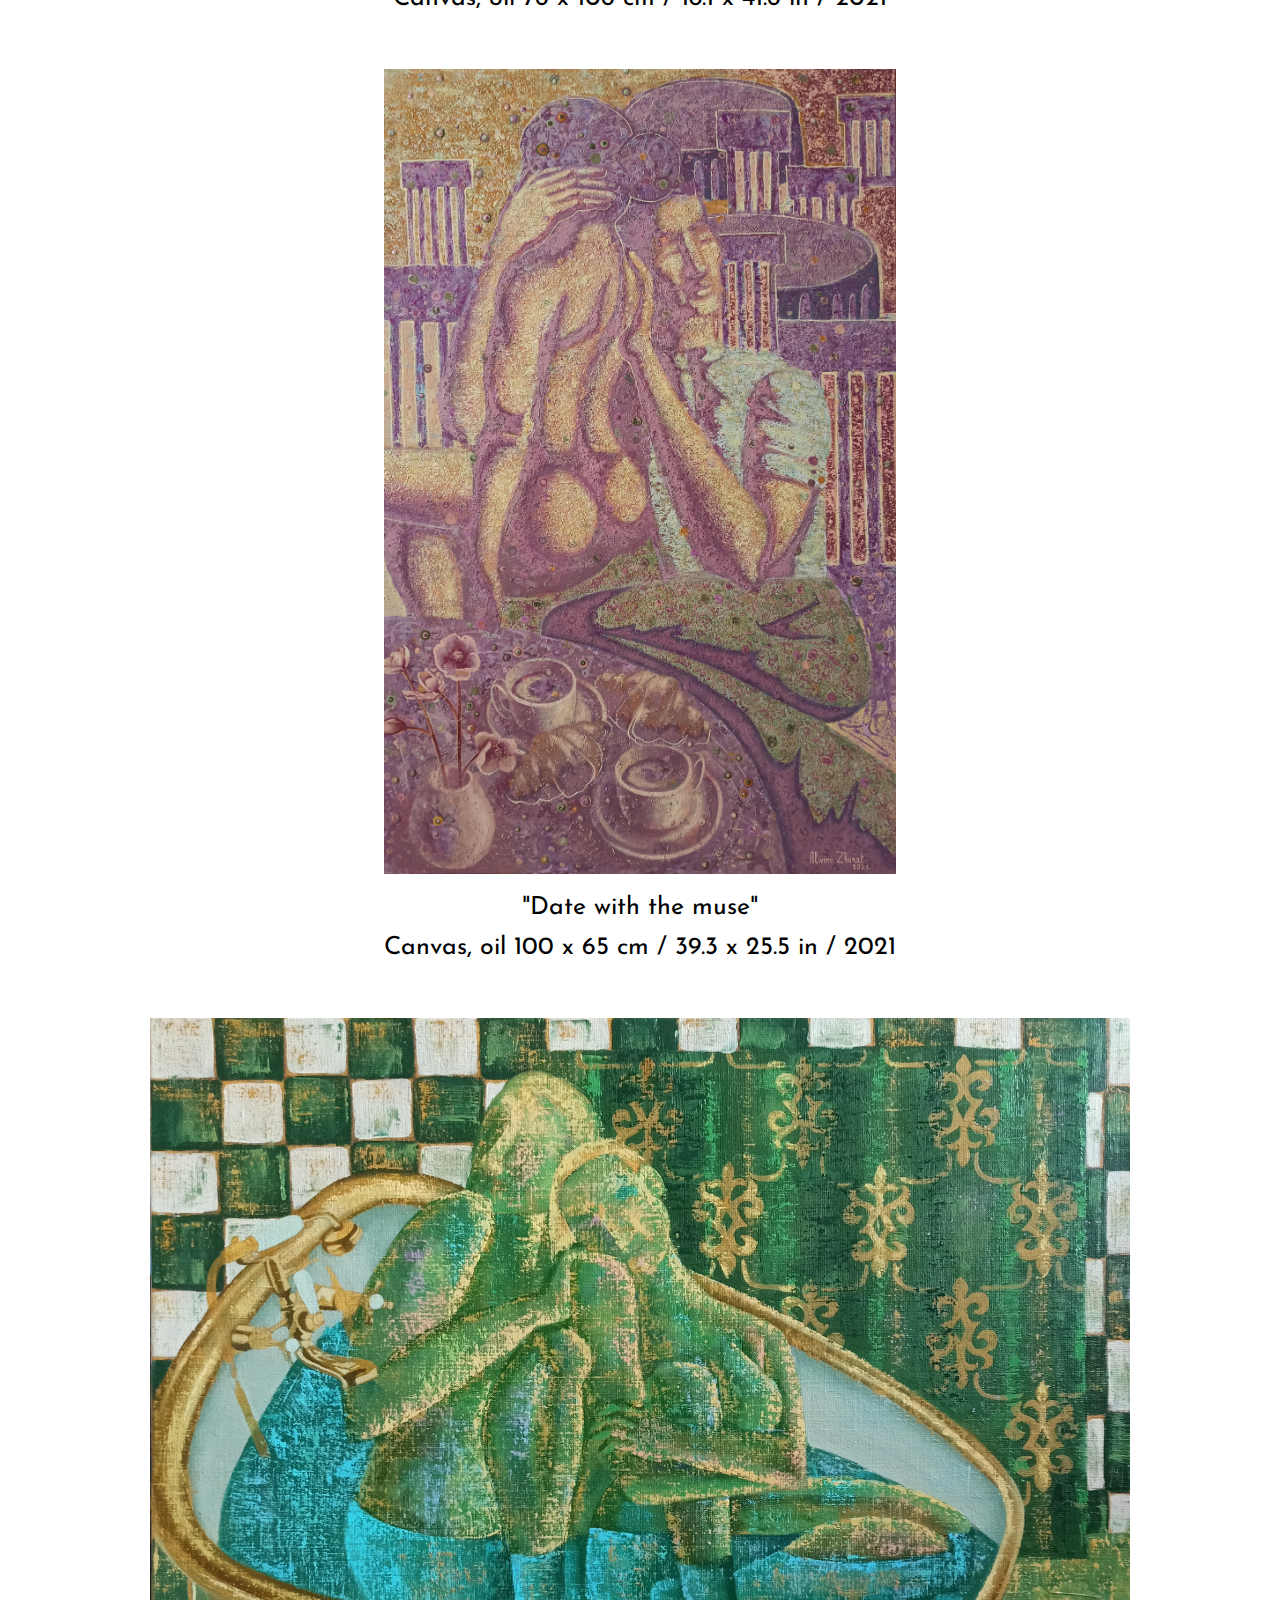
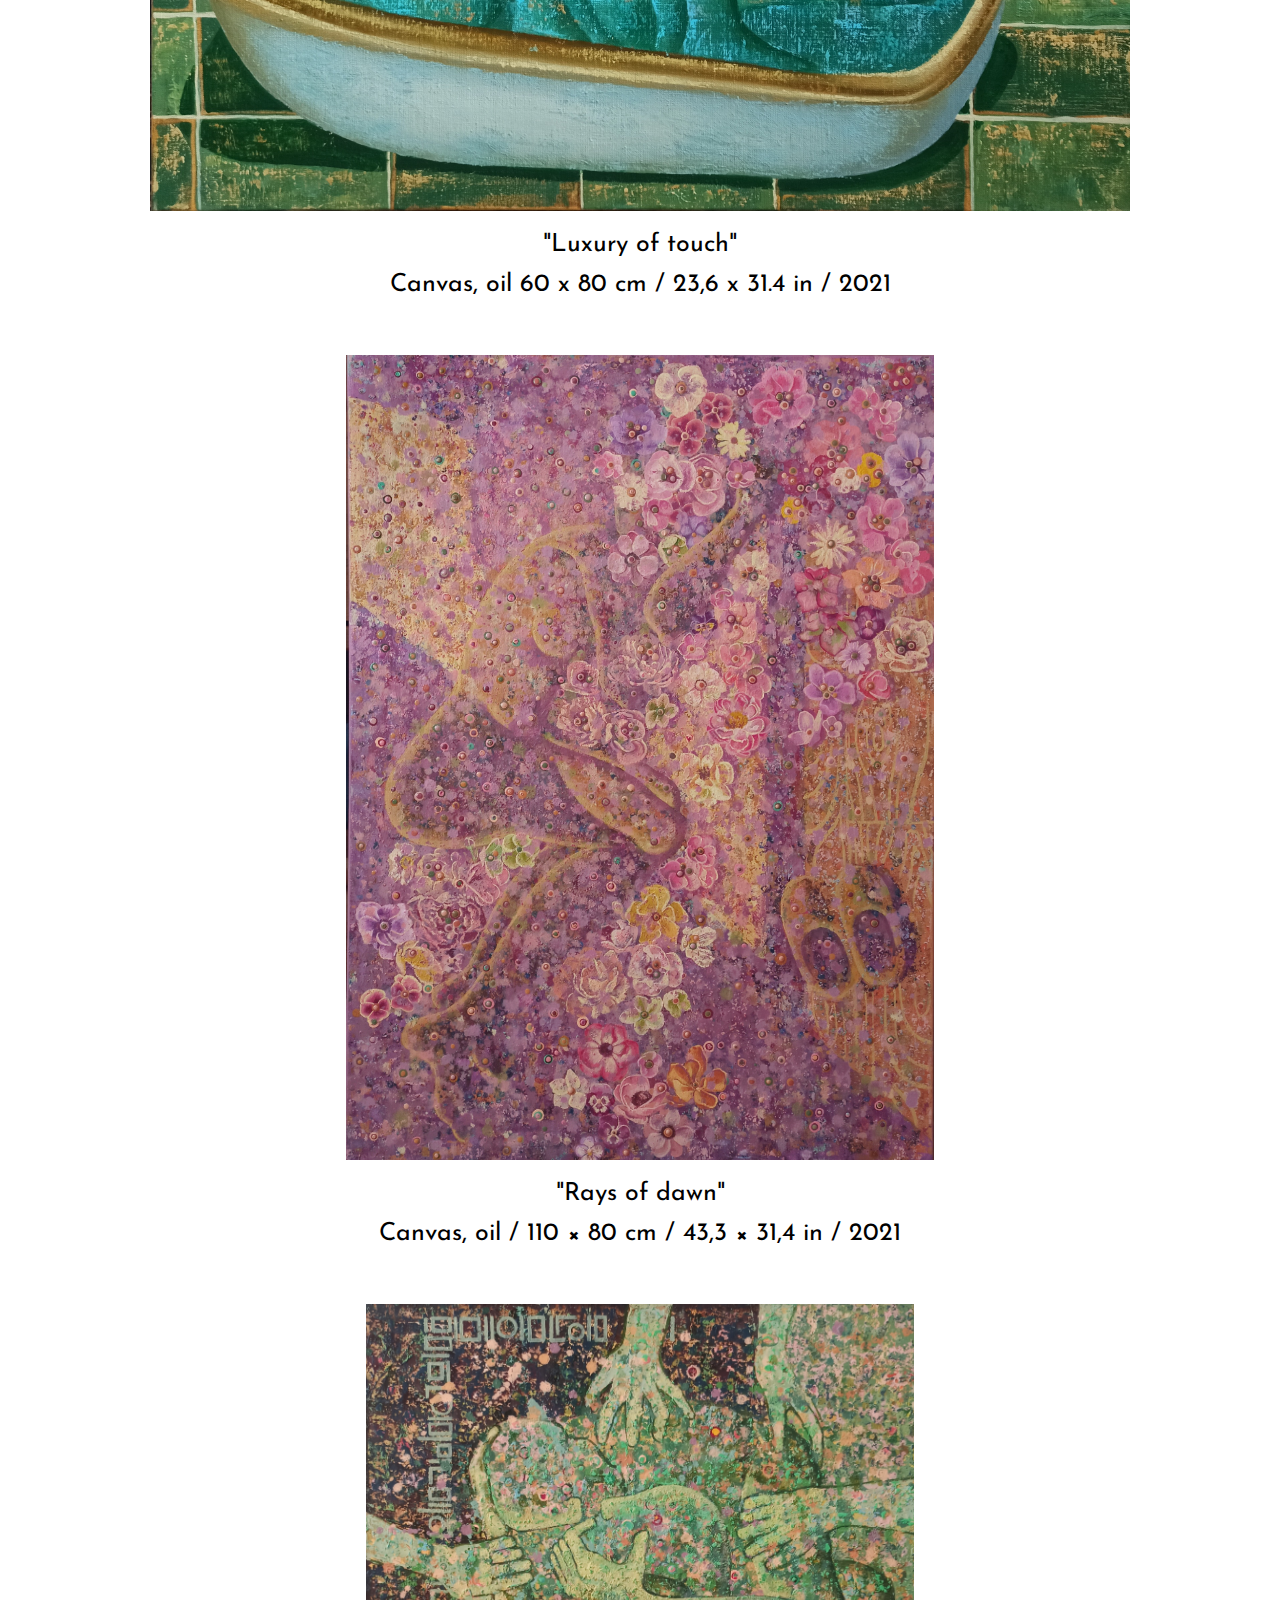
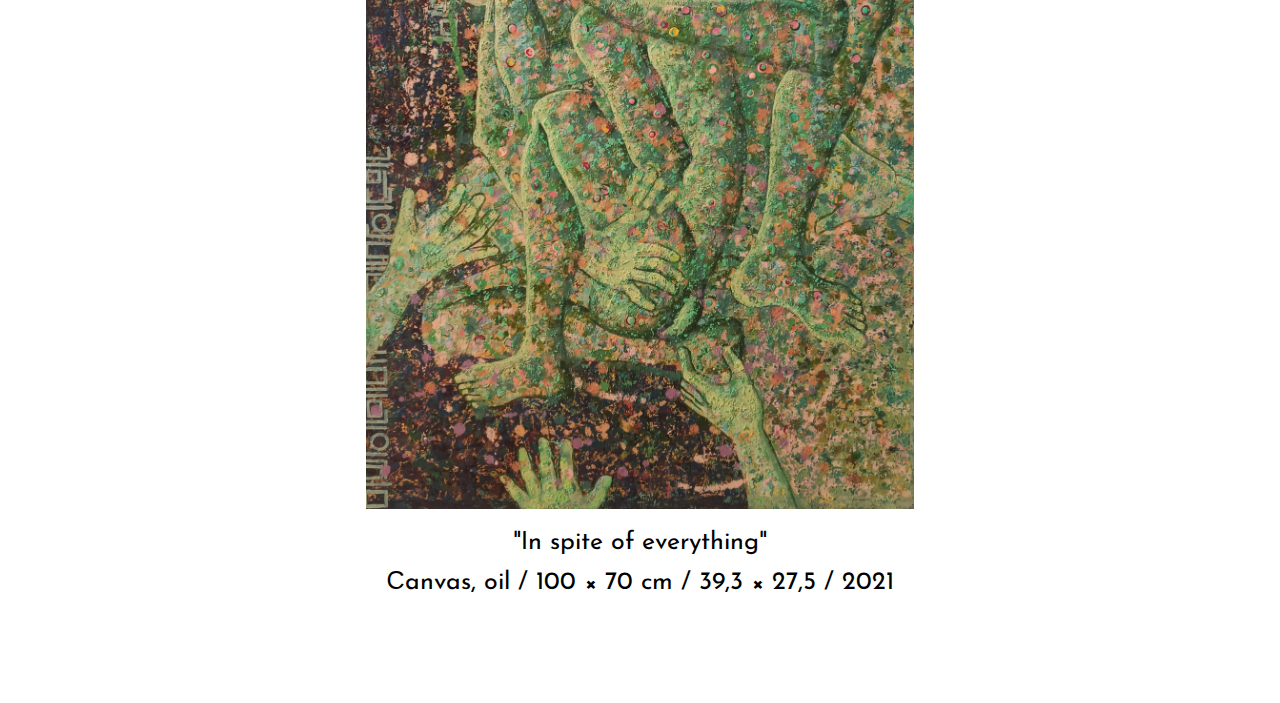
==== commit 1b1a17a8: "Add files via upload" ====
--- a/canvas.html
+++ b/canvas.html
@@ -45,87 +45,87 @@
         <div class="container">
             <div class="section__header">
                 <!-- Trigger the Modal -->
-                <img class="imgS" id="myImg91" src="images/canvas/1.JPG" alt="| Women's secret |
+                <img class="imgS" id="myImg91" src="images/canvas/1.jpg" alt="| Women's secret |
 Canvas, oil
 (75 x 80) cm / 29.5 x 31.4 in / 2018">
                 <figcaption>"Women's secret"</figcaption>
                 <figcaption>Canvas, oil
                     (75 x 80) cm / 29.5 x 31.4 in / 2018</figcaption>
-                <img class="imgS" id="myImg92" src="images/canvas/2.JPG" alt="| Purple Memories |
+                <img class="imgS" id="myImg92" src="images/canvas/2.jpg" alt="| Purple Memories |
 Canvas, oil
 60 x 80 cm / 23.6 x 31.4 in / 2020">
                 <figcaption>"Purple Memories"</figcaption>
                 <figcaption> Canvas, oil
                     60 x 80 cm / 23.6 x 31.4 in / 2020</figcaption>
-                <img class="imgS" id="myImg93" src="images/canvas/3.JPG" alt="| Your - mine - ours |
+                <img class="imgS" id="myImg93" src="images/canvas/3.jpg" alt="| Your - mine - ours |
 Canvas, oil
 100 x 80 cm / 39.3 x 31.5 in / 2020">
                 <figcaption>"Your - mine - ours"</figcaption>
                 <figcaption>Canvas, oil
                     100 x 80 cm / 39.3 x 31.5 in / 2020</figcaption>
-                <img class="imgS" id="myImg94" src="images/canvas/4.JPG" alt="| Three sisters |
+                <img class="imgS" id="myImg94" src="images/canvas/4.jpg" alt="| Three sisters |
 Canvas, oil
 100 x 70 cm / 39.3 x 27.5 in / 2020">
                 <figcaption>"Three sisters"</figcaption>
                 <figcaption> Canvas, oil
                     100 x 70 cm / 39.3 x 27.5 in / 2020</figcaption>
-                <img class="imgS" id="myImg95" src="images/canvas/5.JPG" alt="| In anticipation of love |
+                <img class="imgS" id="myImg95" src="images/canvas/5.jpg" alt="| In anticipation of love |
 Canvas, oil
 115 x 60 cm / 45.2 x 23.6 in / 2020">
                 <figcaption>"In anticipation of love"</figcaption>
                 <figcaption> Canvas, oil
                     115 x 60 cm / 45.2 x 23.6 in / 2020</figcaption>
-                <img class="imgS" id="myImg96" src="images/canvas/6.JPG" alt="| Can I fly? |
+                <img class="imgS" id="myImg96" src="images/canvas/6.jpg" alt="| Can I fly? |
 Canvas, oil
 110 x 55 cm / 43.3 x 21.6 in / 2021">
                 <figcaption>"Can I fly?"</figcaption>
                 <figcaption> Canvas, oil
                     110 x 55 cm / 43.3 x 21.6 in / 2021</figcaption>
-                <img class="imgS" id="myImg97" src="images/canvas/7.JPG" alt="| My second self |
+                <img class="imgS" id="myImg97" src="images/canvas/7.jpg" alt="| My second self |
 Canvas, oil
 55 x 100 cm / 21.6 x 39.3 in / 2020">
                 <figcaption>"My second self"</figcaption>
                 <figcaption>Canvas, oil
                     55 x 100 cm / 21.6 x 39.3 in / 2020</figcaption>
-                <img class="imgS" id="myImg98" src="images/canvas/8.JPG"
+                <img class="imgS" id="myImg98" src="images/canvas/8.jpg"
                     alt="| Pheromones | Canvas, oil  80 × 90 cm / 31,4 × 35,4 in / 2018">
                 <figcaption>"Pheromones"</figcaption>
                 <figcaption>Canvas, oil 80 × 90 cm / 31,4 × 35,4 in / 2018</figcaption>
-                <img class="imgS" id="myImg99" src="images/canvas/9.JPG" alt="| Women's secret | Canvas, oil
+                <img class="imgS" id="myImg99" src="images/canvas/9.jpg" alt="| Women's secret | Canvas, oil
 (75 x 80) cm / 29.5 x 31.4 in / 2018">
                 <figcaption>"Women's secret"</figcaption>
                 <figcaption>Canvas, oil
                     (75 x 80) cm / 29.5 x 31.4 in / 2018</figcaption>
-                <img class="imgS" id="myImg100" src="images/canvas/10.JPG" alt="| Miracle | Canvas, oil
+                <img class="imgS" id="myImg100" src="images/canvas/10.jpg" alt="| Miracle | Canvas, oil
 60 x 100 cm / 23.6 x 39.3 in / 2021">
                 <figcaption>"Miracle"</figcaption>
                 <figcaption>Canvas, oil
                     60 x 100 cm / 23.6 x 39.3 in / 2021</figcaption>
-                <img class="imgS" id="myImg110" src="images/canvas/11.JPG" alt="| Eternity | Canvas, oil
+                <img class="imgS" id="myImg110" src="images/canvas/11.jpg" alt="| Eternity | Canvas, oil
 70 x 90 cm / 27.5 x 35.4 in / 2018">
                 <figcaption>"Eternity"</figcaption>
                 <figcaption>Canvas, oil
                     70 x 90 cm / 27.5 x 35.4 in / 2018</figcaption>
-                <img class="imgS" id="myImg120" src="images/canvas/12.JPG" alt="| Melancholy | Canvas, oil
+                <img class="imgS" id="myImg120" src="images/canvas/12.jpg" alt="| Melancholy | Canvas, oil
 76 x 106 cm / 18.1 x 41.6 in / 2021">
                 <figcaption>"Melancholy"</figcaption>
                 <figcaption>Canvas, oil
                     76 x 106 cm / 18.1 x 41.6 in / 2021</figcaption>
-                <img class="imgS" id="myImg130" src="images/canvas/13.JPG" alt="| Date with the muse | Canvas, oil
+                <img class="imgS" id="myImg130" src="images/canvas/13.jpg" alt="| Date with the muse | Canvas, oil
 100 x 65 cm / 39.3 x 25.5 in / 2021">
                 <figcaption>"Date with the muse"</figcaption>
                 <figcaption>Canvas, oil
                     100 x 65 cm / 39.3 x 25.5 in / 2021</figcaption>
-                <img class="imgS" id="myImg140" src="images/canvas/14.JPG" alt="| Luxury of touch | Canvas, oil
+                <img class="imgS" id="myImg140" src="images/canvas/14.jpg" alt="| Luxury of touch | Canvas, oil
 60 x 80 cm / 23,6 x 31.4 in / 2021">
                 <figcaption>"Luxury of touch"</figcaption>
                 <figcaption>Canvas, oil
                     60 x 80 cm / 23,6 x 31.4 in / 2021</figcaption>
-                <img class="imgS" id="myImg150" src="images/canvas/15.JPG"
+                <img class="imgS" id="myImg150" src="images/canvas/15.jpg"
                     alt="| Rays of dawn | Canvas, oil / 110 × 80 cm / 43,3 × 31,4 in / 2021">
                 <figcaption>"Rays of dawn"</figcaption>
                 <figcaption>Canvas, oil / 110 × 80 cm / 43,3 × 31,4 in / 2021</figcaption>
-                <img class="imgS" id="myImg160" src="images/canvas/16.JPG"
+                <img class="imgS" id="myImg160" src="images/canvas/16.jpg"
                     alt="| Іn spite of everything | Сanvas, oil / 100 × 70 cm / 39,3 × 27,5 / 2021">
                 <figcaption>"Іn spite of everything"</figcaption>
                 <figcaption>Сanvas, oil / 100 × 70 cm / 39,3 × 27,5 / 2021
